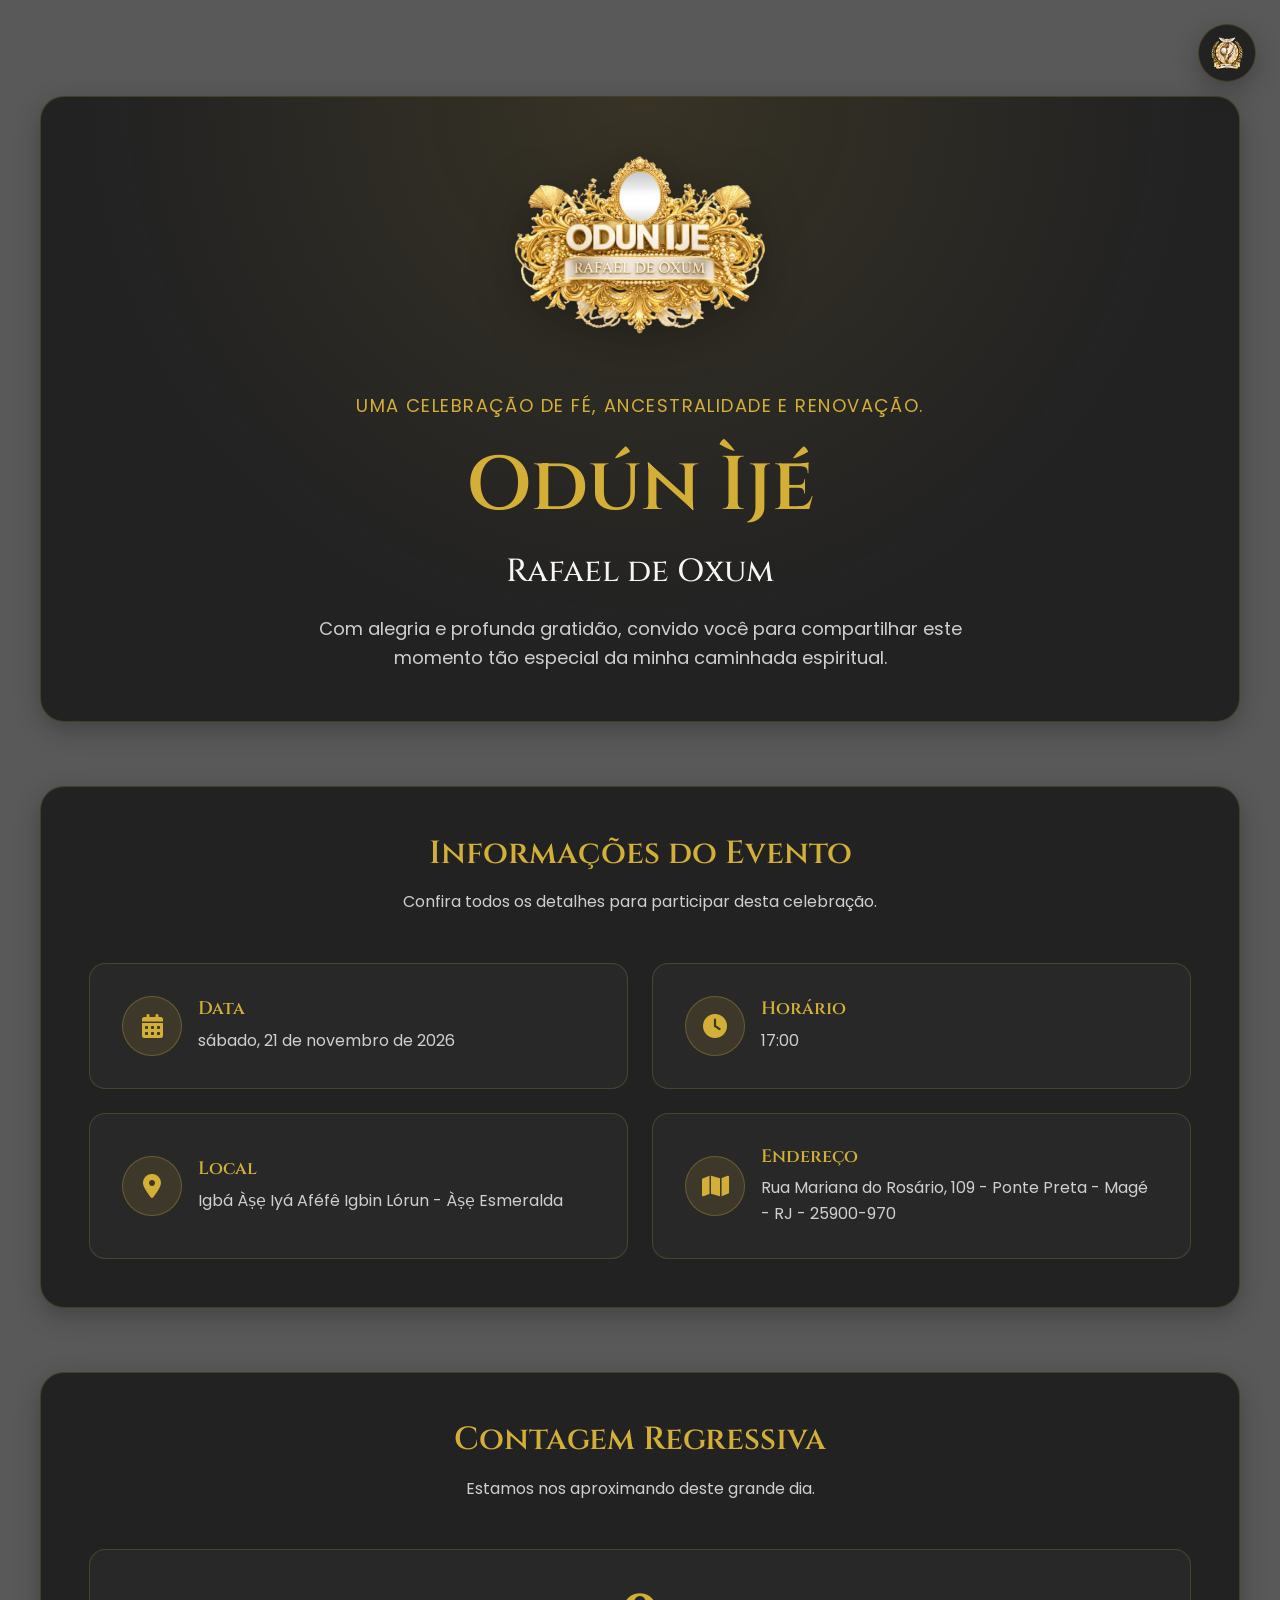
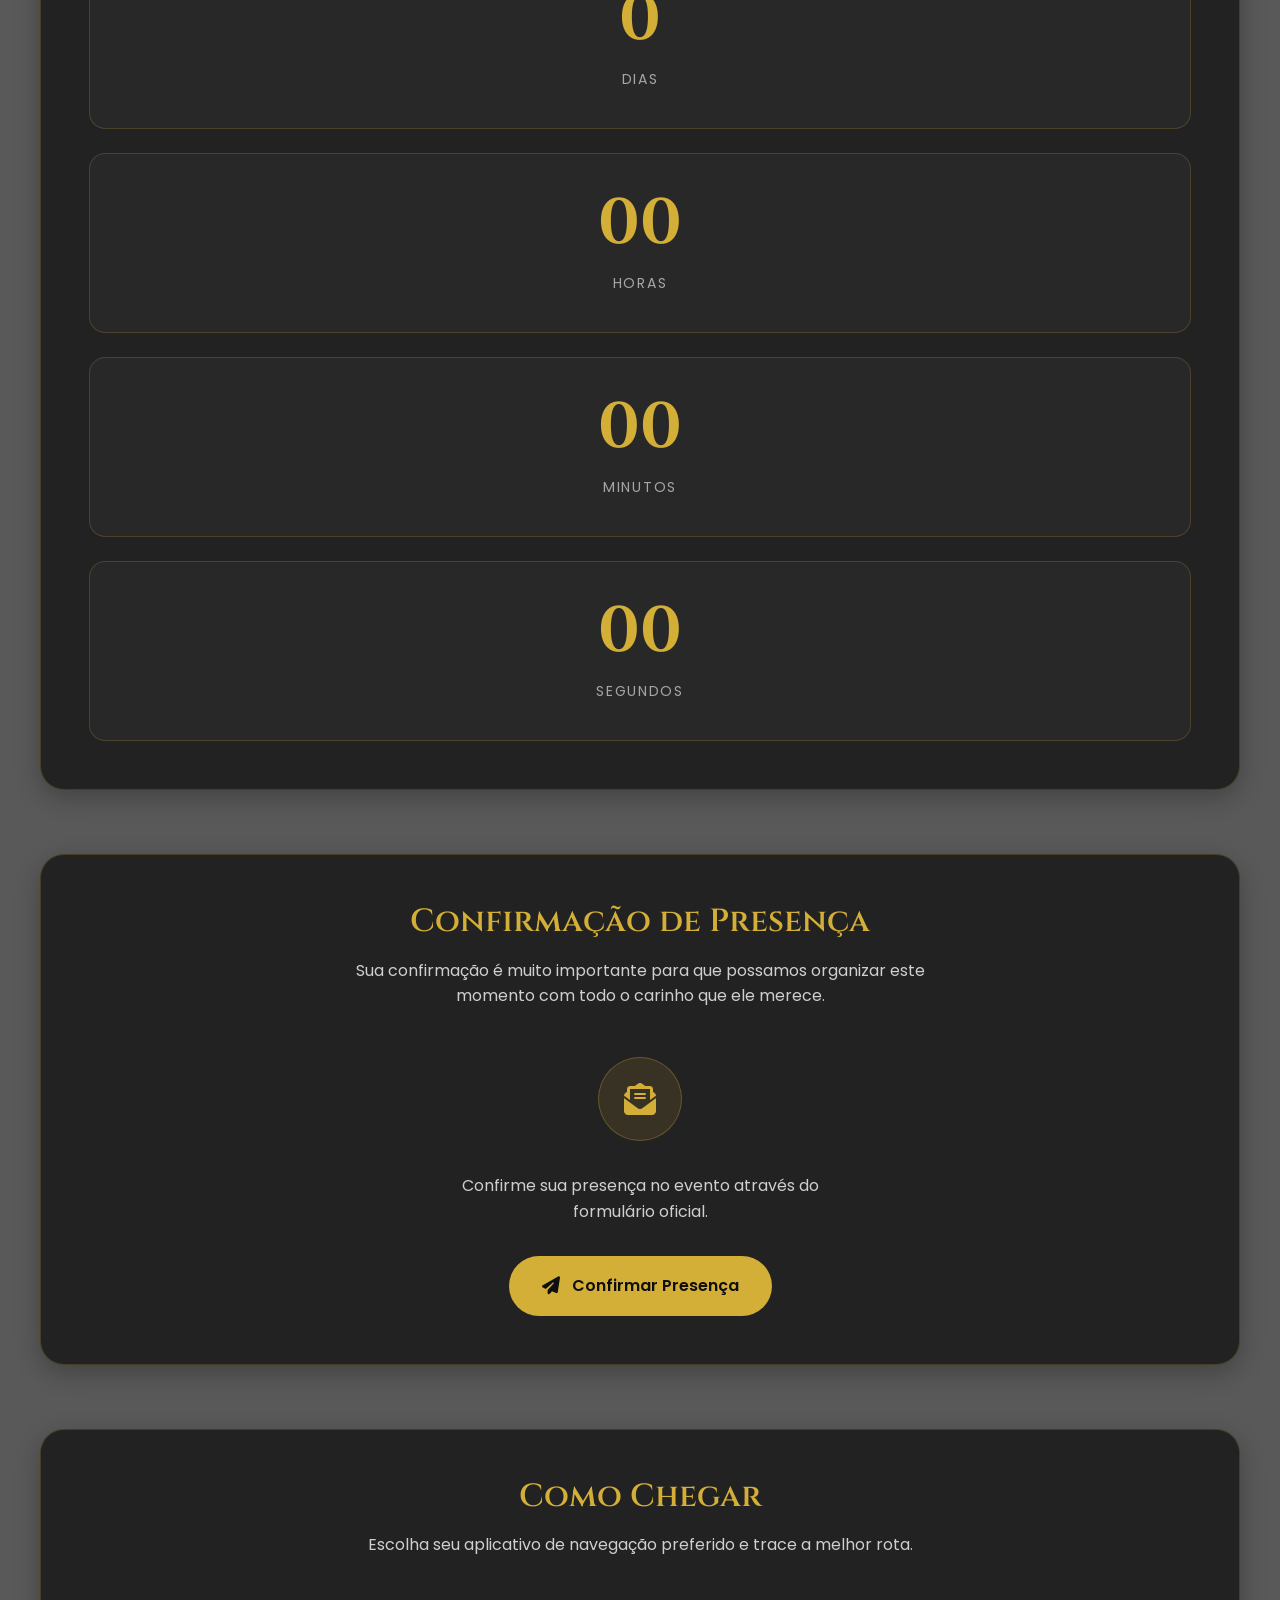
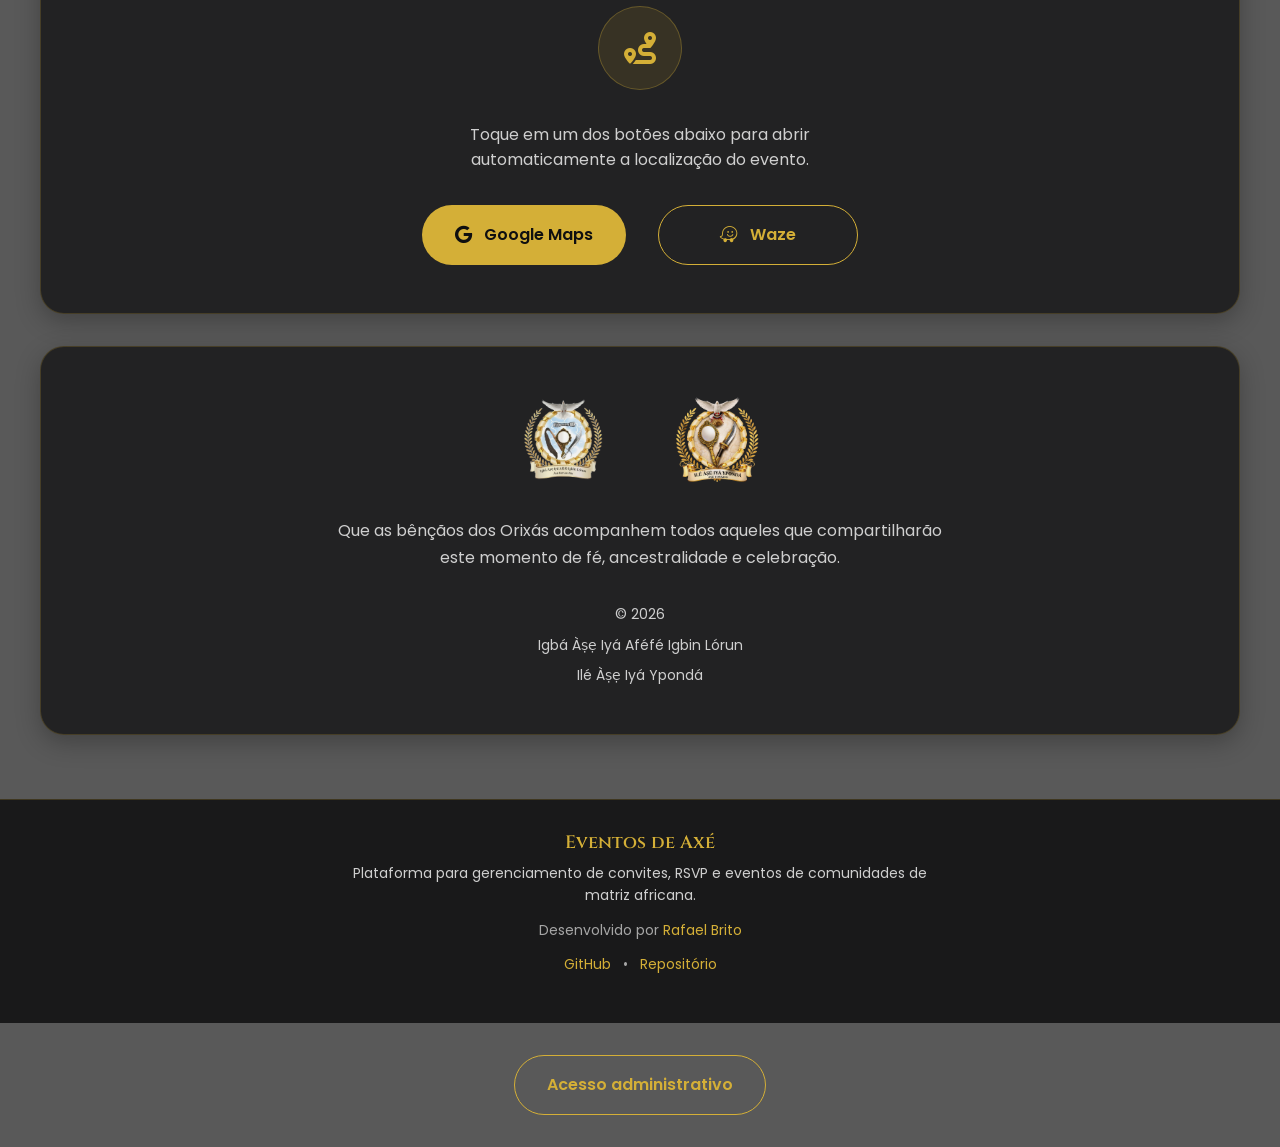
==== eventos/odun-ije-rafael-oxum/index.html @ 89af2c41 "Add files via upload" ====
<!DOCTYPE html>
<html lang="pt-BR">

<head>

    <!-- ==========================================================
         METADADOS
    =========================================================== -->

    <meta charset="UTF-8">

    <meta
        name="viewport"
        content="width=device-width, initial-scale=1.0">

    <meta
        name="theme-color"
        content="#D4AF37">

    <meta
        name="description"
        content="Celebre conosco o Òdún Ìjé de Rafael de Oxum.">

    <meta
        name="author"
        content="Ilé Àṣẹ Iyá Ypondá">

    <!-- ==========================================================
         OPEN GRAPH
    =========================================================== -->

    <meta
        property="og:type"
        content="website">

    <meta
        property="og:locale"
        content="pt_BR">

    <meta
        property="og:title"
        content="Òdún Ìjé • Rafael de Oxum">

    <meta
        property="og:description"
        content="Sua presença tornará este momento ainda mais especial.">

    <meta
        property="og:image"
        content="img/convite.png">

    <!-- ==========================================================
         TÍTULO
    =========================================================== -->

    <title>

        Òdún Ìjé • Rafael de Oxum

    </title>

    <!-- ==========================================================
         ÍCONES
    =========================================================== -->

    <link
        rel="icon"
        type="image/png"
        href="img/brasao2.png">

    <link
        rel="apple-touch-icon"
        href="img/brasao2.png">

    <!-- ==========================================================
         GOOGLE FONTS
    =========================================================== -->

    <link
        rel="preconnect"
        href="https://fonts.googleapis.com">

    <link
        rel="preconnect"
        href="https://fonts.gstatic.com"
        crossorigin>

    <link
        href="https://fonts.googleapis.com/css2?family=Cinzel:wght@400;500;600;700&family=Poppins:wght@300;400;500;600&display=swap"
        rel="stylesheet">

    <!-- ==========================================================
         FONT AWESOME
    =========================================================== -->

    <link
        rel="stylesheet"
        href="https://cdnjs.cloudflare.com/ajax/libs/font-awesome/6.7.2/css/all.min.css">

    <!-- ==========================================================
         CSS
    =========================================================== -->

    <link
        rel="stylesheet"
        href="css/style.css">

</head>

<body>

    <!-- ==========================================================
         DASHBOARD
    =========================================================== -->

    <a
        class="dashboard-access"
        href="dashboard.html"
        aria-label="Acessar Dashboard">

        <img
            id="dashboardLogo"
            src="img/brasao2.png"
            alt="Dashboard">

    </a>

    <!-- ==========================================================
         CONTEÚDO
    =========================================================== -->

    <main class="page">
        <!-- ======================================================
             HERO
        ======================================================= -->
        <section
            class="section hero"
            id="hero">

            <div class="container">

                <div class="surface hero-surface">

                    <div class="hero-layout">

                        <!-- ==========================================
                             LOGO
                        =========================================== -->

                        <img
                            id="heroLogo"
                            class="hero-logo"
                            src="img/logo-evento.png"
                            alt="Logo do Òdún Ìjé">

                        <!-- ==========================================
                             TEXTO
                        =========================================== -->

                        <div class="hero-text">

                            <p id="heroSubtitle" class="hero-subtitle">

                                Uma celebração de fé,
                                ancestralidade e renovação.

                            </p>

                            <h1 id="heroTitle" class="hero-title">

                                Òdún Ìjé

                            </h1>

                            <h2 id="heroCelebrant" class="hero-name">

                                Rafael de Oxum

                            </h2>

                            <p id="heroMessage" class="hero-description">

                                Com alegria e profunda gratidão,
                                convido você para compartilhar
                                este momento tão especial
                                da minha caminhada espiritual.

                            </p>

                        </div>

                        <!-- ==========================================
                             AÇÕES
                        ===============================================

                        <div class="hero-actions">

                            <a
                                class="btn btn-primary"
                                href="#rsvp">

                                <i class="fa-solid fa-check"></i>

                                <span>

                                    Confirmar Presença

                                </span>

                            </a>

                            <a
                                class="btn btn-secondary"
                                href="#event-info">

                                <i class="fa-solid fa-circle-info"></i>

                                <span>

                                    Informações

                                </span>

                            </a>

                        </div>

                        ===============================================
                             FIM DAS AÇÕES
                        ========================================== --->

                    </div>

                </div>

            </div>

        </section>

        <!-- ======================================================
             INFORMAÇÕES DO EVENTO
        ======================================================= -->
        <section
            class="section event-info"
            id="event-info">

            <div class="container">

                <div class="surface">

                    <header class="section-header">

                        <h2 class="section-title">

                            Informações do Evento

                        </h2>

                        <p class="section-subtitle">

                            Confira todos os detalhes para participar
                            desta celebração.

                        </p>

                    </header>

                    <div class="section-body">

                        <div class="grid cols-2">

                            <!-- ======================================
                                 DATA
                            ======================================= -->

                            <article class="card info-card">

                                <div class="icon-circle icon-circle-md">

                                    <i class="fa-solid fa-calendar-days"></i>

                                </div>

                                <div class="info-content">

                                    <h3>

                                        Data

                                    </h3>

                                    <p id="eventDate">

                                        --

                                    </p>

                                </div>

                            </article>

                            <!-- ======================================
                                 HORÁRIO
                            ======================================= -->

                            <article class="card info-card">

                                <div class="icon-circle icon-circle-md">

                                    <i class="fa-solid fa-clock"></i>

                                </div>

                                <div class="info-content">

                                    <h3>

                                        Horário

                                    </h3>

                                    <p id="eventTime">

                                        --

                                    </p>

                                </div>

                            </article>

                            <!-- ======================================
                                 LOCAL
                            ======================================= -->

                            <article class="card info-card">

                                <div class="icon-circle icon-circle-md">

                                    <i class="fa-solid fa-location-dot"></i>

                                </div>

                                <div class="info-content">

                                    <h3>

                                        Local

                                    </h3>

                                    <p id="eventLocation">

                                        --

                                    </p>

                                </div>

                            </article>

                            <!-- ======================================
                                 ENDEREÇO
                            ======================================= -->

                            <article class="card info-card">

                                <div class="icon-circle icon-circle-md">

                                    <i class="fa-solid fa-map"></i>

                                </div>

                                <div class="info-content">

                                    <h3>

                                        Endereço

                                    </h3>

                                    <p id="eventAddress">

                                        --

                                    </p>

                                </div>

                            </article>

                        </div>

                    </div>

                </div>

            </div>

        </section>

        <!-- ======================================================
             CONTAGEM REGRESSIVA
        ======================================================= -->
        <section
            class="section countdown"
            id="countdown">

            <div class="container">

                <div class="surface">

                    <header class="section-header">

                        <h2 class="section-title">

                            Contagem Regressiva

                        </h2>

                        <p class="section-subtitle">

                            Estamos nos aproximando deste grande dia.

                        </p>

                    </header>

                    <div class="section-body">

                        <div class="grid grid-4">

                            <article class="card countdown-card">

                                <span
                                    id="days"
                                    class="countdown-value">

                                    000

                                </span>

                                <span class="countdown-label">

                                    Dias

                                </span>

                            </article>

                            <article class="card countdown-card">

                                <span
                                    id="hours"
                                    class="countdown-value">

                                    00

                                </span>

                                <span class="countdown-label">

                                    Horas

                                </span>

                            </article>

                            <article class="card countdown-card">

                                <span
                                    id="minutes"
                                    class="countdown-value">

                                    00

                                </span>

                                <span class="countdown-label">

                                    Minutos

                                </span>

                            </article>

                            <article class="card countdown-card">

                                <span
                                    id="seconds"
                                    class="countdown-value">

                                    00

                                </span>

                                <span class="countdown-label">

                                    Segundos

                                </span>

                            </article>

                        </div>

                    </div>

                </div>

            </div>

        </section>

        <!-- ======================================================
             CONFIRMAÇÃO DE PRESENÇA
        ======================================================= -->
        <section
            class="section rsvp"
            id="rsvp">

            <div class="container">

                <div class="surface">

                    <header class="section-header">

                        <h2 class="section-title">

                            Confirmação de Presença

                        </h2>

                        <p class="section-subtitle">

                            Sua confirmação é muito importante para que
                            possamos organizar este momento com todo o
                            carinho que ele merece.

                        </p>

                    </header>

                    <div class="section-body">

                        <div class="rsvp-layout">

                            <div class="icon-circle icon-circle-lg">

                                <i class="fa-solid fa-envelope-open-text"></i>

                            </div>

                            <p id="rsvpMessage">

                                Clique no botão abaixo para confirmar sua
                                presença através do formulário oficial.

                            </p>

                            <div class="rsvp-actions">

                                <button
                                    id="btnRSVP"
                                    class="btn btn-primary"
                                    type="button">

                                    <i class="fa-solid fa-paper-plane"></i>

                                    <span>

                                        Confirmar Presença

                                    </span>

                                </button>

                            </div>

                        </div>

                    </div>

                </div>

            </div>

        </section>

        <!-- ======================================================
             COMO CHEGAR
        ======================================================= -->
        <section
            class="section directions"
            id="directions">

            <div class="container">

                <div class="surface">

                    <header class="section-header">

                        <h2 class="section-title">

                            Como Chegar

                        </h2>

                        <p id="directionsDescription" class="section-subtitle">

                            Escolha seu aplicativo de navegação
                            preferido e trace a melhor rota.

                        </p>

                    </header>

                    <div class="section-body">

                        <div class="directions-layout">

                            <div class="icon-circle icon-circle-lg">

                                <i class="fa-solid fa-route"></i>

                            </div>

                            <p id="directionsMessage">

                                Toque em um dos botões abaixo para abrir
                                automaticamente a localização do evento.

                            </p>

                            <div class="directions-actions">

                                <button
                                    id="btnGoogleMaps"
                                    class="btn btn-primary"
                                    type="button">

                                    <i class="fa-brands fa-google"></i>

                                    <span>

                                        Google Maps

                                    </span>

                                </button>

                                <button
                                    id="btnWaze"
                                    class="btn btn-secondary"
                                    type="button">

                                    <i class="fa-brands fa-waze"></i>

                                    <span>

                                        Waze

                                    </span>

                                </button>

                            </div>

                        </div>

                    </div>

                </div>

            </div>

        </section>

        <!-- ======================================================
             RODAPÉ + TOAST
        ======================================================= -->
        <footer class="footer">

            <div class="container">

                <div class="surface">

                    <div class="footer-layout">

                        <div class="footer-brands">

                            <a
                                id="btnAseEsmeralda"
                                class="footer-brand-link"
                                href="https://www.instagram.com/aseesmeralda/"
                                target="_blank"
                                rel="noopener noreferrer">

                                <img
                                    id="aseEsmeraldaLogo"
                                    class="footer-logo"
                                    src="img/brasao1.png"
                                    alt="Brasão do Igbá Àṣẹ Iyá Aféfé Igbin Lórun">

                            </a>

                            <a
                                id="btnAseTopazio"
                                class="footer-brand-link"
                                href="https://www.instagram.com/asetopazio/"
                                target="_blank"
                                rel="noopener noreferrer">

                                <img
                                    id="aseTopazioLogo"
                                    class="footer-logo"
                                    src="img/brasao2.png"
                                    alt="Brasão do Ilé Àṣẹ Iyá Ypondá">
                            
                            </a>

                        </div>

                        <p class="footer-text">

                            Que as bênçãos dos Orixás acompanhem todos
                            aqueles que compartilharão este momento de fé,
                            ancestralidade e celebração.

                        </p>

                        <div class="footer-copy">

                            <p>

                                © <span id="currentYear"></span>

                            </p>

                            <p>Igbá Àṣẹ Iyá Aféfé Igbin Lórun</p>

                            <p>Ilé Àṣẹ Iyá Ypondá</p>

                        </div>

                    </div>

                </div>

            </div>

        </footer>

    </main>

    <!-- ==========================================================
         TOAST
    =========================================================== -->

    <div
        id="toast"
        class="toast"
        role="status"
        aria-live="polite"
        aria-atomic="true">

        <div class="toast-header">

            <strong id="toastTitle">

                Aviso

            </strong>

            <button
                id="toastClose"
                class="toast-close"
                type="button"
                aria-label="Fechar">

                <i class="fa-solid fa-xmark"></i>

            </button>

        </div>

        <div
            id="toastMessage"
            class="toast-body">

        </div>

    </div>

    <!-- ==========================================================
         FOOTER INSTITUCIONAL
    =========================================================== -->
    <footer class="system-footer">
        <div class="container">
            <div class="system-footer-content stack">
                <div class="system-footer-brand stack">
                    <h2 id="systemName" class="system-footer-title">--</h2>
                    <p id="systemDescription" class="system-footer-description">--</p>
                </div>

                <p class="system-footer-developer">
                    Desenvolvido por
                    <a id="systemDeveloper" href="#" target="_blank" rel="noopener noreferrer">--</a>
                </p>

                <nav class="system-footer-links" aria-label="Links do projeto">
                    <a id="systemGithub" href="#" target="_blank" rel="noopener noreferrer">GitHub</a>
                    <span class="system-footer-separator" aria-hidden="true">•</span>
                    <a id="systemRepository" href="#" target="_blank" rel="noopener noreferrer">Repositório</a>
                </nav>
            </div>
        </div>
    </footer>

    <!-- ==========================================================
         JAVASCRIPT
    =========================================================== -->

    <section class="section">
        <div class="container">
            <p class="text-center"><a class="btn btn-secondary" href="dashboard.html">Acesso administrativo</a></p>
        </div>
    </section>

    <script src="js/dados-evento.js"></script>
    <script src="js/script.js"></script>
    <script src="js/system.js"></script>

</body>

</html>
---- eventos/odun-ije-rafael-oxum/css/style.css ----
/* ==========================================================
   ROOT
========================================================== */

:root {

    /* ======================================================
       CORES
    ====================================================== */
    --color-primary: #D4AF37;
    --color-primary-light: #E7C96B;
    --color-primary-dark: #B18E25;
    --color-background: #0F0F10;
    --color-surface: rgba(22, 22, 24, 0.82);
    --color-surface-hover: rgba(30, 30, 33, 0.92);
    --color-border: rgba(212, 175, 55, 0.20);
    --color-text: #F5F5F5;
    --color-text-muted: #CFCFCF;
    --color-text-soft: #A6A6A6;
    --color-success: #3CB371;
    --color-warning: #F4B400;
    --color-error: #D9534F;
    --color-overlay: rgba(0, 0, 0, 0.65);

    /* ======================================================
       TIPOGRAFIA
    ====================================================== */
    /* Famílias */
    --font-title: "Cinzel", serif;
    --font-body: "Poppins", sans-serif;
    /* Tamanhos */
    --text-xs: 0.75rem;
    --text-sm: 0.875rem;
    --text-sm-md: 0.95rem;
    --text-md: 1rem;
    --text-lg: 1.125rem;
    --text-xl: 1.5rem;
    --text-xxl: 1.9rem;
    --text-2xl: 2rem;
    --text-2xxl: 2.35rem;
    --text-3xl: 2.75rem;
    --text-4xl: 3.5rem;
    /* Pesos */
    --text-light: 300;
    --text-regular: 400;
    --text-medium: 500;
    --text-semibold: 600;
    --text-bold: 700;
    /* Altura das linhas */
    --line-height-tight: 1.2;
    --line-height-normal: 1.6;
    --line-height-relaxed: 1.8;
    /*Espaçamento entre letras */
    --tracking-tight:  -0.03em;
    --tracking-normal: 0;
    --tracking-wide:   0.03em;
    --tracking-wider:  0.08em;
    --tracking-widest: 0.12em;

    /* ======================================================
       ESPAÇAMENTOS
    ====================================================== */
    --space-2xs: .25rem;
    --space-xs: .5rem;
    --space-sm: .75rem;
    --space-md: 1rem;
    --space-lg: 1.5rem;
    --space-xl: 2rem;
    --space-2xl: 3rem;
    --space-3xl: 4rem;

    /* ======================================================
       LARGURAS
    ====================================================== */
    --container-width: 1200px;
    --measure-sm: 32ch;
    --measure-md: 48ch;
    --measure-lg: 64ch;

    /* ======================================================
       BORDAS
    ====================================================== */
    --radius-sm: .5rem;
    --radius-md: .75rem;
    --radius-lg: 1rem;
    --radius-xl: 1.5rem;
    --radius-round: 9999px;

    /* ======================================================
       SOMBRAS
    ====================================================== */
    --shadow-sm:
        0 2px 8px rgba(0, 0, 0, .18);
    --shadow-md:
        0 8px 24px rgba(0, 0, 0, .25);
    --shadow-lg:
        0 18px 50px rgba(0, 0, 0, .35);

    /* ======================================================
       TRANSIÇÕES
    ====================================================== */
    --transition-fast: .20s ease;
    --transition-normal: .30s ease;
    --transition-slow: .50s ease;
}

/* ==========================================================
   RESET
========================================================== */

*,
*::before,
*::after {
    margin: 0;
    padding: 0;
    box-sizing: border-box;
}
html {
    scroll-behavior: smooth;
}
body {
    min-height: 100vh;
    background:
        linear-gradient(
            var(--color-overlay),
            var(--color-overlay)
        ),
        var(--event-background, url("../img/fundo.png")) center / cover fixed;
    color: var(--color-text);
    font-family: var(--font-body);
    font-size: var(--text-md);
    line-height: var(--line-height-normal);
    text-rendering: optimizeLegibility;
    -webkit-font-smoothing: antialiased;
    -moz-osx-font-smoothing: grayscale;
}

/* ==========================================================
   HIDDEN
========================================================== */

[hidden] {
    display: none !important;
}

/* ==========================================================
   ELEMENTOS
========================================================== */

img {
    display: block;
    max-width: 100%;
    height: auto;
}
a {
    color: inherit;
    text-decoration: none;
    transition: var(--transition-fast);
}
button {
    border: none;
    background: none;
    color: inherit;
    cursor: pointer;
}
ul,
ol {
    list-style: none;
}
input,
button,
textarea,
select {
    font: inherit;
}
:focus-visible {
    outline: 2px solid var(--color-primary);
    outline-offset: 3px;
}

/* ==========================================================
   TIPOGRAFIA
========================================================== */

h1,
h2,
h3,
h4,
h5,
h6 {
    color: var(--color-primary);
    font-family: var(--font-title);
    font-weight: var(--text-semibold);
    line-height: var(--line-height-tight);
    text-wrap: balance;
}
p {
    color: var(--color-text-muted);
    text-wrap: pretty;
}
strong {
    font-weight: var(--text-semibold);
}
small {
    font-size: var(--text-sm);
}

/* ==========================================================
   LAYOUT
========================================================== */

.container {
    width: min(
        calc(100% - (var(--space-xl) * 2)),
        var(--container-width)
    );
    margin-inline: auto;
}
.page {
    display: flex;
    flex-direction: column;
    min-height: 100vh;
}
.section {
    padding-block: var(--space-xl);
}
.surface {
    padding: var(--space-2xl);
    background: var(--color-surface);
    border: 1px solid var(--color-border);
    border-radius: var(--radius-xl);
    backdrop-filter: blur(12px);
    box-shadow: var(--shadow-md);
    transition:
        background var(--transition-normal),
        border-color var(--transition-normal),
        transform var(--transition-normal),
        box-shadow var(--transition-normal);
}
.surface:hover {
    background: var(--color-surface-hover);
    border-color: rgba(212, 175, 55, .35);
    box-shadow: var(--shadow-lg);
}

/* ==========================================================
   SECTION
========================================================== */

.section-header {
    display: flex;
    flex-direction: column;
    align-items: center;
    gap: var(--space-md);
    margin-bottom: var(--space-2xl);
    text-align: center;
}
.section-title {
    font-size: var(--text-2xl);
}
.section-subtitle {
    max-width: var(--measure-lg);
    color: var(--color-text-muted);
}

/* ==========================================================
   OBJETOS
========================================================== */

.stack {
    display: flex;
    flex-direction: column;
    gap: var(--space-md);
}
.cluster {
    display: flex;
    flex-wrap: wrap;
    align-items: center;
    gap: var(--space-md);
}
.grid {
    display: grid;
    gap: var(--space-lg);
}

/* ==========================================================
   MODIFICADORES
========================================================== */

.cols-2 {
    grid-template-columns:
        repeat(2, minmax(0, 1fr));
}
.cols-4 {
    grid-template-columns:
        repeat(4, minmax(0, 1fr));
}
.cols-5 {
    grid-template-columns:
        repeat(5, minmax(0, 1fr));
}
.items-center {
    align-items: center;
}
.justify-center {
    justify-content: center;
}
.text-center {
    text-align: center;
}
.measure-sm {
    max-width: var(--measure-sm);
}
.measure-md {
    max-width: var(--measure-md);
}
.measure-lg {
    max-width: var(--measure-lg);
}

/* ==========================================================
   DASHBOARD
========================================================== */

.dashboard-access {
    position: fixed;
    top: var(--space-lg);
    right: var(--space-lg);
    width: 58px;
    height: 58px;
    display: grid;
    place-items: center;
    background: var(--color-surface);
    border: 1px solid var(--color-border);
    border-radius: 50%;
    backdrop-filter: blur(12px);
    box-shadow: var(--shadow-md);
    transition:
        transform var(--transition-fast),
        box-shadow var(--transition-fast),
        border-color var(--transition-fast);
    z-index: 100;
}
.dashboard-access:hover {
    transform: translateY(-3px);
    border-color: var(--color-primary);
    box-shadow: var(--shadow-lg);
}
.dashboard-access img {
    width: 34px;
    height: 34px;
}

/* ==========================================================
   COMPONENTES
========================================================== */

/* ==========================================================
   BOTÕES
========================================================== */

.btn {
    display: inline-flex;
    align-items: center;
    justify-content: center;
    gap: var(--space-sm);
    min-height: 52px;
    padding:
        var(--space-md)
        var(--space-xl);
    border: 1px solid transparent;
    border-radius: var(--radius-round);
    font-weight: var(--text-semibold);
    transition:
        background var(--transition-fast),
        color var(--transition-fast),
        border-color var(--transition-fast),
        transform var(--transition-fast),
        box-shadow var(--transition-fast);
}
.btn i {
    font-size: var(--text-lg);
}
.btn:hover {
    transform: translateY(-2px);
    box-shadow: var(--shadow-md);
}
.btn:active {
    transform: translateY(0);
}
.btn-primary {
    background: var(--color-primary);
    color: var(--color-background);
}
.btn-primary:hover {
    background: var(--color-primary-light);
}
.btn-secondary {
    background: transparent;
    color: var(--color-primary);
    border-color: var(--color-primary);
}
.btn-secondary:hover {
    background: rgba(212, 175, 55, .12);
}

/* ==========================================================
   CARD
========================================================== */

.card {
    display: flex;
    flex-direction: column;
    align-items: center;
    gap: var(--space-md);
    padding: var(--space-xl);
    background: rgba(255, 255, 255, .03);
    border: 1px solid var(--color-border);
    border-radius: var(--radius-lg);
    transition:
        transform var(--transition-normal),
        border-color var(--transition-normal),
        background var(--transition-normal),
        box-shadow var(--transition-normal);
}
.card:hover {
    transform: translateY(-4px);
    background: rgba(255, 255, 255, .05);
    border-color: rgba(212, 175, 55, .40);
    box-shadow: var(--shadow-md);
}

/* ==========================================================
   ICON CIRCLE
========================================================== */

.icon-circle {
    display: grid;
    place-items: center;
    border-radius: 50%;
    background: rgba(212, 175, 55, .12);
    border: 1px solid rgba(212, 175, 55, .30);
    color: var(--color-primary);
    flex-shrink: 0;
}
.icon-circle-sm {
    width: 44px;
    height: 44px;
    font-size: var(--text-md);
}
.icon-circle-md {
    width: 60px;
    height: 60px;
    font-size: var(--text-xl);
}
.icon-circle-lg {
    width: 84px;
    height: 84px;
    font-size: var(--text-2xl);
}

/* ==========================================================
   TOAST (ESTRUTURA)
========================================================== */

.toast {
    position: fixed;
    right: var(--space-lg);
    bottom: var(--space-lg);
    width: min(380px, calc(100vw - 2rem));
    padding: var(--space-lg);
    background: var(--color-surface);
    border: 1px solid var(--color-border);
    border-radius: var(--radius-lg);
    backdrop-filter: blur(14px);
    box-shadow: var(--shadow-lg);
    opacity: 0;
    visibility: hidden;
    transform: translateY(20px);
    transition:
        opacity var(--transition-normal),
        visibility var(--transition-normal),
        transform var(--transition-normal);
}
.toast.is-visible {
    opacity: 1;
    visibility: visible;
    transform: translateY(0);
}
.toast-header {
    display: flex;
    align-items: center;
    justify-content: space-between;
    gap: var(--space-md);
    margin-bottom: var(--space-sm);
}
.toast-header strong {
    color: var(--color-primary);
    font-size: var(--text-lg);
}
.toast-body {
    color: var(--color-text-muted);
}
.toast-close {
    display: grid;
    place-items: center;
    width: 36px;
    height: 36px;
    border-radius: 50%;
    transition:
        background var(--transition-fast),
        color var(--transition-fast);
}
.toast-close:hover {
    background: rgba(255, 255, 255, .08);
    color: var(--color-primary);
}

/* ==========================================================
   HERO
========================================================== */

.hero {
    padding-top: calc(var(--space-3xl) * 1.5);
}
.hero-surface {
    overflow: hidden;
    position: relative;
}
.hero-surface::before {
    content: "";
    position: absolute;
    inset: 0;
    background:
        radial-gradient(
            circle at top,
            rgba(212, 175, 55, .12),
            transparent 65%
        );
    pointer-events: none;
}

/* ==========================================================
   HERO LAYOUT
========================================================== */

.hero-layout {
    display: flex;
    flex-direction: column;
    align-items: center;
    gap: var(--space-2xl);
    text-align: center;
    position: relative;
    z-index: 1;
}

/* ==========================================================
   HERO LOGO
========================================================== */

.hero-logo {
    width: min(280px, 70vw);
    filter:
        drop-shadow(0 8px 24px rgba(0, 0, 0, .35));
}

/* ==========================================================
   HERO TEXT
========================================================== */

.hero-text {
    display: flex;
    flex-direction: column;
    align-items: center;
    gap: var(--space-lg);
}
.hero-subtitle {
    color: var(--color-primary);
    font-size: var(--text-lg);
    letter-spacing: .08em;
    text-transform: uppercase;
}
.hero-title {
    font-size: clamp(
        var(--text-3xl),
        6vw,
        4.75rem
    );
    line-height: 1.1;
}
.hero-name {
    color: var(--color-text);
    font-size: clamp(
        var(--text-xl),
        3vw,
        var(--text-2xl)
    );
    font-weight: var(--text-medium);
}
.hero-description,
.hero-message {
    max-width: var(--measure-lg);
    font-size: var(--text-lg);
}
.hero-message {
    color: var(--color-primary);
    font-weight: var(--text-medium);
}

/* ==========================================================
   HERO ACTIONS
========================================================== */

.hero-actions {
    display: flex;
    flex-wrap: wrap;
    justify-content: center;
    gap: var(--space-md);
}

/* ==========================================================
   EVENT INFO
========================================================== */

.info-card {
    display: flex;
    flex-direction: row;
    align-items: center;
    text-align: left;
}
.info-content {
    display: flex;
    flex-direction: column;
    gap: var(--space-xs);
}
.info-content h3 {
    color: var(--color-primary);
    font-size: var(--text-lg);
}
.info-content p {
    color: var(--color-text-muted);
}

/* ==========================================================
   COUNTDOWN
========================================================== */

.countdown-card {
    justify-content: center;
    text-align: center;
    min-height: 180px;
}
.countdown-value {
    color: var(--color-primary);
    font-family: var(--font-title);
    font-size: clamp(
        2.5rem,
        6vw,
        4rem
    );
    font-weight: var(--text-bold);
    line-height: 1;
}
.countdown-label {
    color: var(--color-text-soft);
    font-size: var(--text-sm);
    letter-spacing: .12em;
    text-transform: uppercase;
}

/* ==========================================================
   RSVP
========================================================== */

.rsvp-layout {
    display: flex;
    flex-direction: column;
    align-items: center;
    gap: var(--space-xl);
    text-align: center;
}
.rsvp-layout p {
    max-width: var(--measure-md);
}
.rsvp-layout .btn {
    min-width: 240px;
}

/* ==========================================================
   DIRECTIONS
========================================================== */

.directions-layout {
    display: flex;
    flex-direction: column;
    align-items: center;
    gap: var(--space-xl);
    text-align: center;
}
.directions-layout p {
    max-width: var(--measure-md);
}
.directions-actions {
    display: flex;
    justify-content: center;
    gap: var(--space-xl);
    flex-wrap: wrap;
}
.directions-layout .btn {
    min-width: 200px;
}

/* ==========================================================
   FOOTER
========================================================== */

.footer {
    padding-bottom: var(--space-3xl);
}
.footer .surface {
    text-align: center;
}
.footer-layout {
    display: flex;
    flex-direction: column;
    align-items: center;
    gap: var(--space-xl);
}
.footer-brands {
    display: flex;
    justify-content: center;
    align-items: center;
    gap: var(--space-3xl);
    flex-wrap: wrap;
}
.footer-brand-link {
    display: inline-flex;
    align-items: center;
    justify-content: center;
    border: none;
    background: transparent;
    padding: 0;
    transition:
        transform var(--transition-fast),
        opacity var(--transition-fast);
}
.footer-brand-link:hover {
    transform: translateY(-3px);
}
.footer-brand-link:focus-visible {
    outline: 2px solid var(--color-primary);
    outline-offset: .5rem;
}
.footer-logo {
    width: 90px;
    opacity: .95;
}
.footer-text {
    max-width: var(--measure-lg);
    color: var(--color-text-muted);
    text-align: center;
    line-height: 1.7;
}
.footer-copy {
    display: flex;
    flex-direction: column;
    align-items: center;
    gap: var(--space-xs);
    color: var(--color-text-soft);
    font-size: var(--text-sm);
}

/* ==========================================================
   FOOTER INSTITUCIONAL
========================================================== */

.system-footer {
    padding: var(--space-xl) 0 var(--space-2xl);
    border-top: 1px solid var(--color-border);
    background: rgba(15, 15, 16, .86);
}
.system-footer-content {
    align-items: center;
    gap: var(--space-sm);
    text-align: center;
}
.system-footer-brand {
    align-items: center;
    gap: var(--space-xs);
}
.system-footer-title {
    font-size: var(--text-lg);
}
.system-footer-description {
    max-width: var(--measure-lg);
    font-size: var(--text-sm);
}
.system-footer-developer,
.system-footer-links {
    color: var(--color-text-soft);
    font-size: var(--text-sm);
}
.system-footer-developer a,
.system-footer-links a {
    color: var(--color-primary);
}
.system-footer-developer a:hover,
.system-footer-links a:hover {
    color: var(--color-primary-light);
}
.system-footer-links {
    display: flex;
    flex-wrap: wrap;
    justify-content: center;
    align-items: center;
    gap: var(--space-sm);
}

/* ==========================================================
   TOAST
========================================================== */

.toast-success {
    border-color: rgba(60, 179, 113, .45);
}
.toast-success .toast-header strong {
    color: var(--color-success);
}
.toast-warning {
    border-color: rgba(244, 180, 0, .45);
}
.toast-warning .toast-header strong {
    color: var(--color-warning);
}
.toast-error {
    border-color: rgba(217, 83, 79, .45);
}
.toast-error .toast-header strong {
    color: var(--color-error);
}

/* ==========================================================
   ANIMAÇÕES
========================================================== */

@keyframes fadeUp {
    from {
        opacity: 0;
        transform: translateY(20px);
    }
    to {
        opacity: 1;
        transform: translateY(0);
    }
}
@keyframes pulse {
    0% {
        transform: scale(1);
    }
    50% {
        transform: scale(1.03);
    }
    100% {
        transform: scale(1);
    }
}

/* ==========================================================
   SCROLLBAR
========================================================== */

::-webkit-scrollbar {
    width: 10px;
}
::-webkit-scrollbar-track {
    background: var(--color-background);
}
::-webkit-scrollbar-thumb {
    background: var(--color-primary-dark);
    border-radius: var(--radius-round);
}
::-webkit-scrollbar-thumb:hover {
    background: var(--color-primary);
}

/* ==========================================================
   SELECTION
========================================================== */

::selection {
    background: var(--color-primary);
    color: var(--color-background);
}

/* ==========================================================
   RESPONSIVIDADE
========================================================== */

/* ==========================================================
   TABLETS
========================================================== */

@media (max-width: 992px) {
    :root {
        --text-3xl: 2.5rem;
        --text-4xl: 3rem;
    }
    .section {
        padding-block: var(--space-xl);
    }
    .surface {
        padding: var(--space-xl);
    }
    .cols-4,
    .cols-5 {
    grid-template-columns:
        repeat(2, minmax(0, 1fr));
    }
    .hero-logo {
        width: min(240px, 70vw);
    }
    .hero-title {
        font-size: clamp(
            2.75rem,
            8vw,
            4rem
        );
    }
}

/* ==========================================================
   TABLETS PEQUENOS
========================================================== */

@media (max-width: 768px) {
    .container {
        width: min(
            calc(100% - (var(--space-lg) * 2)),
            var(--container-width)
        );
    }
    .section {
        padding-block: var(--space-lg);
    }
    .surface {
        padding: var(--space-lg);
    }
    .cols-2,
    .cols-4,
    .cols-5 {
        grid-template-columns: 1fr;
    }
    .hero {
        padding-top: var(--space-3xl);
    }
    .hero-actions,
    .cluster {
        justify-content: center;
    }
    .btn {
        width: 100%;
    }
    .info-card {
        flex-direction: column;
        text-align: center;
    }
    .dashboard-access {
        width: 52px;
        height: 52px;
        top: var(--space-md);
        right: var(--space-md);
    }
    .dashboard-access img {
        width: 30px;
        height: 30px;
    }
}

/* ==========================================================
   SMARTPHONES
========================================================== */

@media (max-width: 576px) {
    :root {
        --text-2xl: 1.75rem;
        --text-3xl: 2.2rem;
        --text-4xl: 2.6rem;
    }
    .section {
        padding-block: var(--space-md);
    }
    .surface {
        padding: var(--space-md);
        border-radius: var(--radius-lg);
    }
    .hero-layout,
    .rsvp-layout,
    .directions-layout,
    .directions-actions,
    .footer-layout {
        gap: var(--space-lg);
    }
    .hero-logo {
        width: min(180px, 65vw);
    }
    .hero-subtitle {
        font-size: var(--text-md);
    }
    .hero-description,
    .hero-message {
        font-size: var(--text-md);
    }
    .countdown-card {
        min-height: 140px;
        padding: var(--space-lg);
    }
    .countdown-value {
        font-size: 2.5rem;
    }
    .icon-circle-lg {
        width: 68px;
        height: 68px;
        font-size: var(--text-xl);
    }
    .icon-circle-md {
        width: 52px;
        height: 52px;
        font-size: var(--text-lg);
    }
    .toast {
        left: var(--space-md);
        right: var(--space-md);
        width: auto;
        bottom: var(--space-md);
    }
}

/* ==========================================================
   SMARTPHONES PEQUENOS
========================================================== */

@media (max-width: 360px) {
    .btn {
        padding-inline: var(--space-md);
    }
    .hero-title {
        font-size: 2rem;
    }
    .countdown-value {
        font-size: 2rem;
    }
}

/* ==========================================================
   PREFERÊNCIAS DO USUÁRIO
========================================================== */

@media (prefers-reduced-motion: reduce) {
    html {
        scroll-behavior: auto;
    }
    *,
    *::before,
    *::after {
        animation: none !important;
        transition: none !important;
    }
}

/* ==========================================================
   FIM DO ARQUIVO
========================================================== */
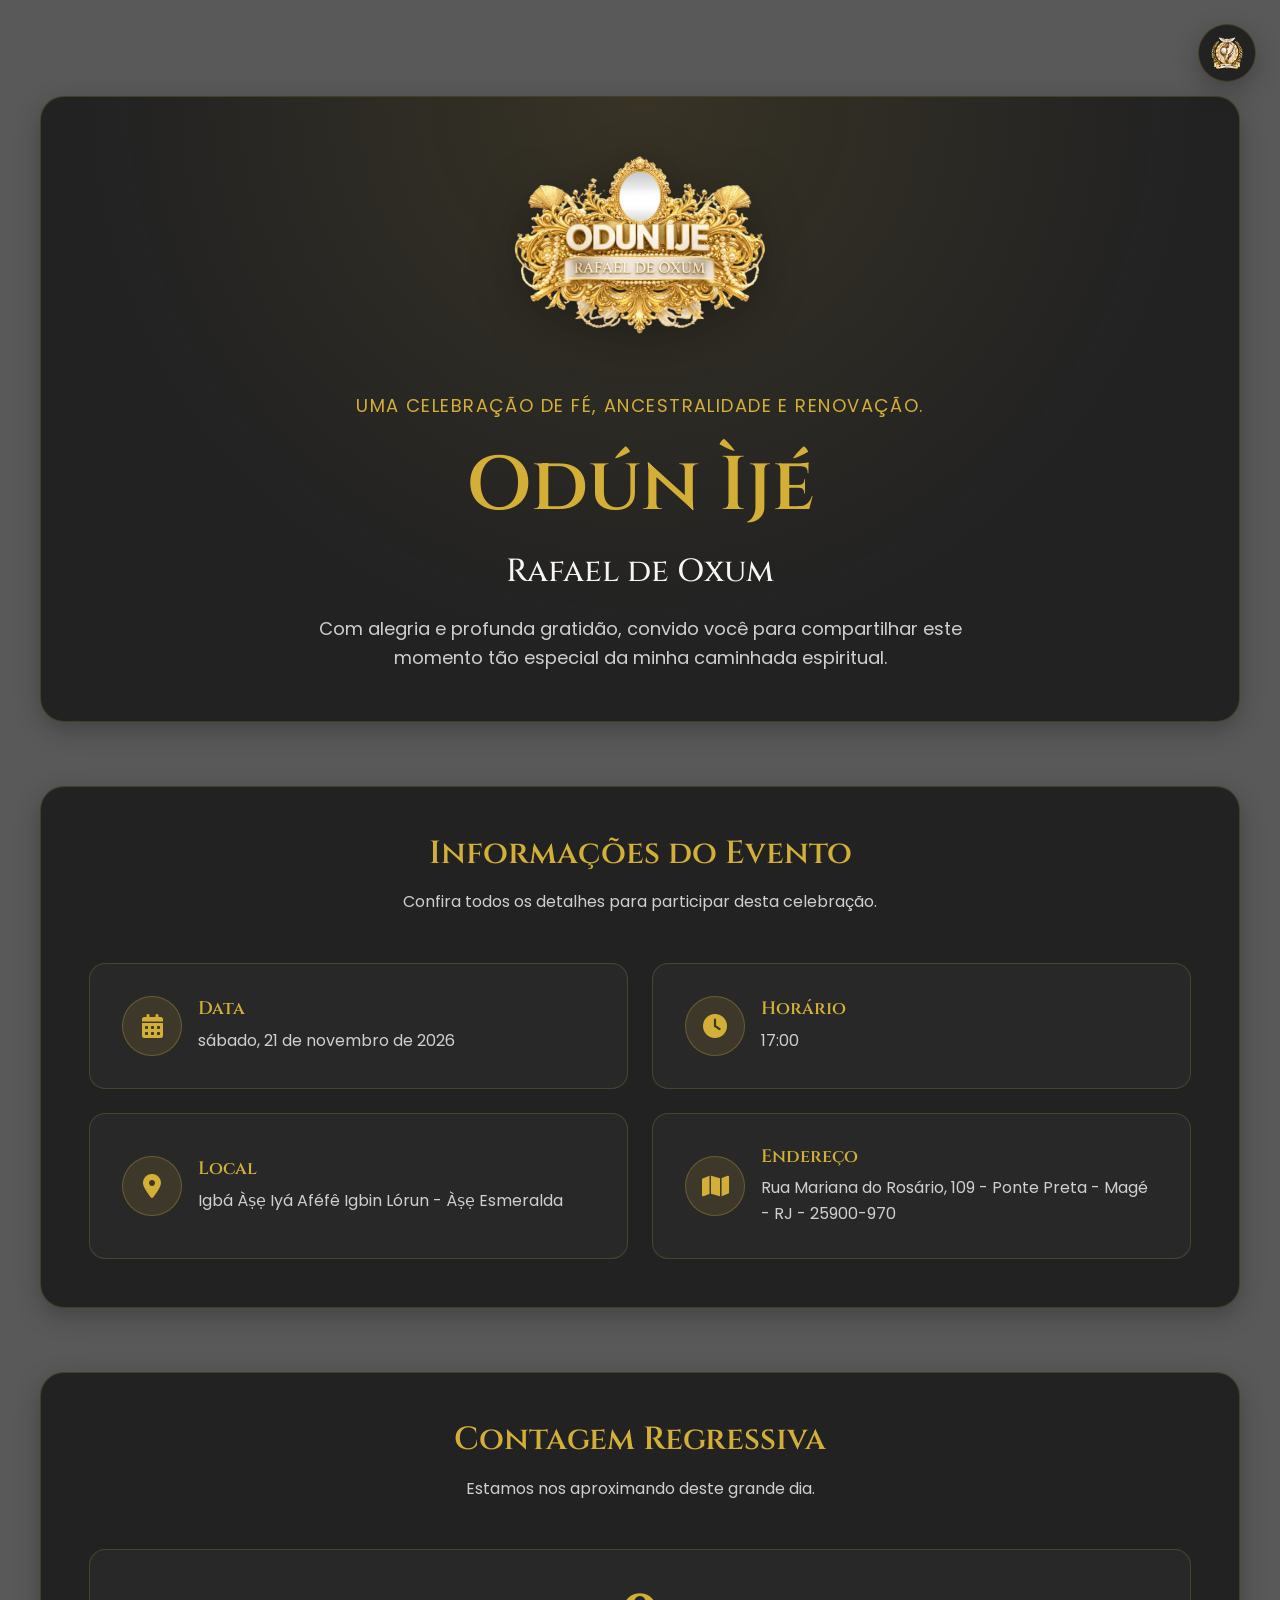
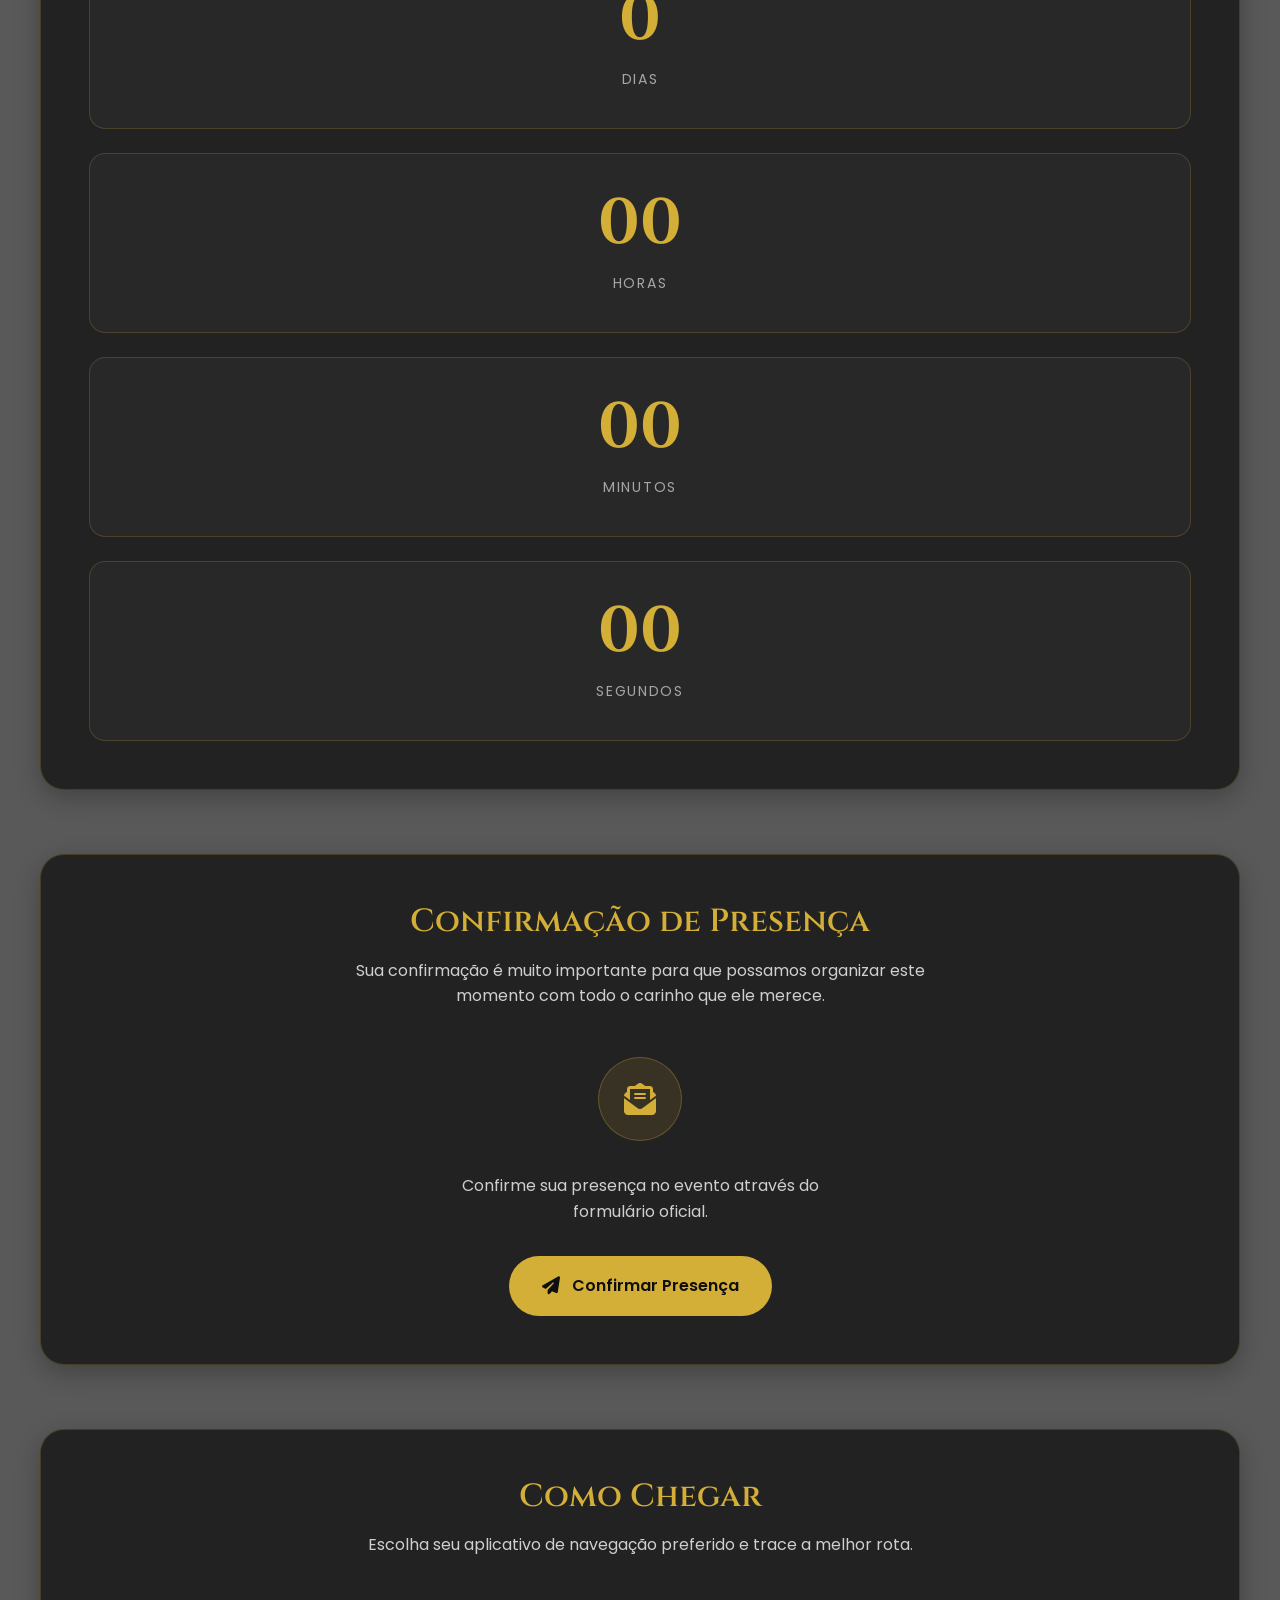
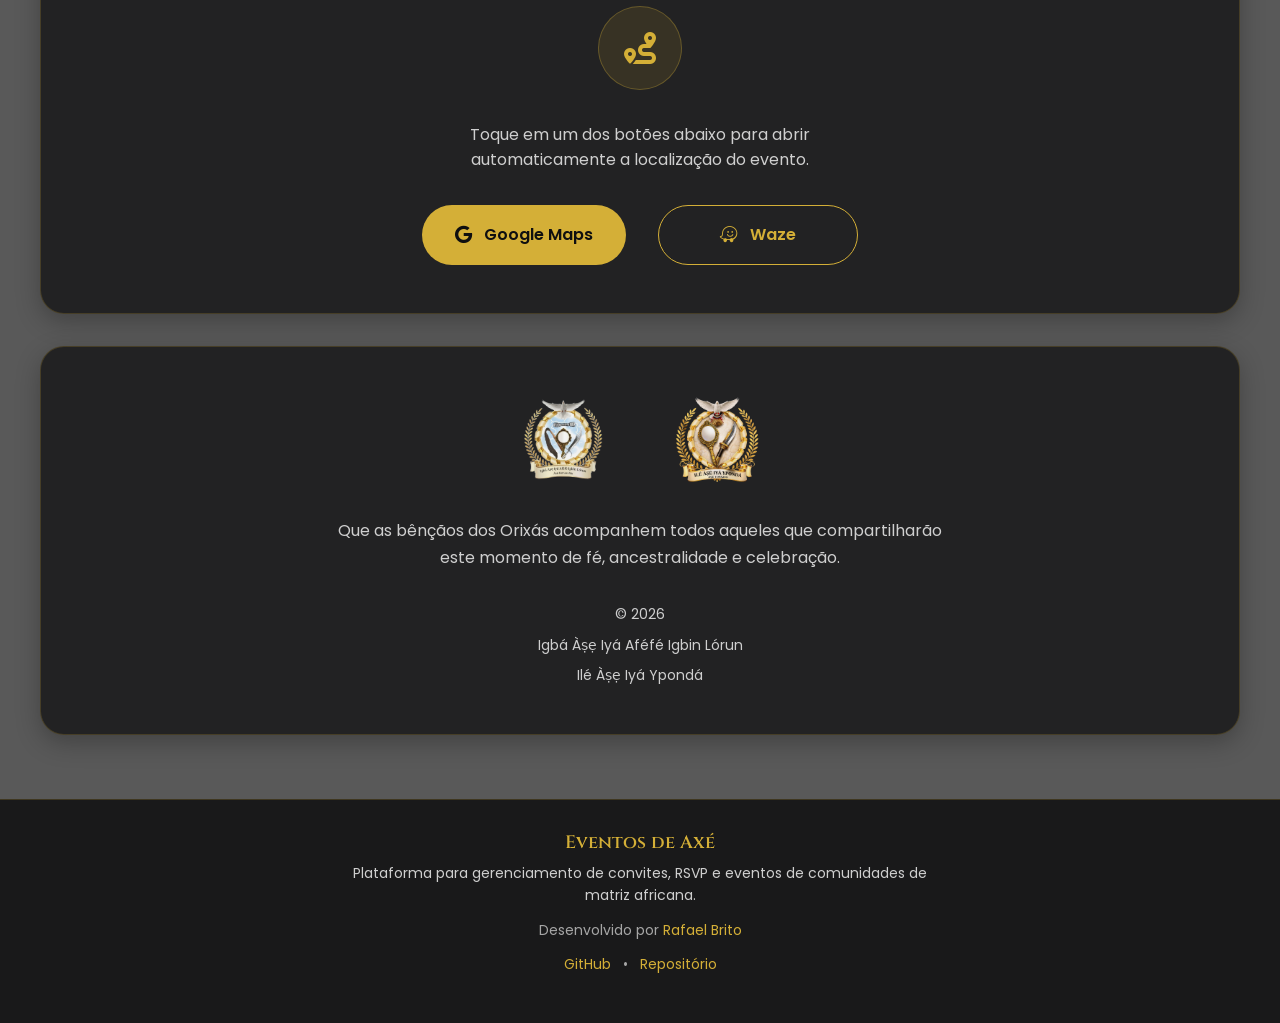
==== commit 12b62589: "Add files via upload" ====
--- a/eventos/odun-ije-rafael-oxum/index.html
+++ b/eventos/odun-ije-rafael-oxum/index.html
@@ -821,12 +821,6 @@
          JAVASCRIPT
     =========================================================== -->
 
-    <section class="section">
-        <div class="container">
-            <p class="text-center"><a class="btn btn-secondary" href="dashboard.html">Acesso administrativo</a></p>
-        </div>
-    </section>
-
     <script src="js/dados-evento.js"></script>
     <script src="js/script.js"></script>
     <script src="js/system.js"></script>
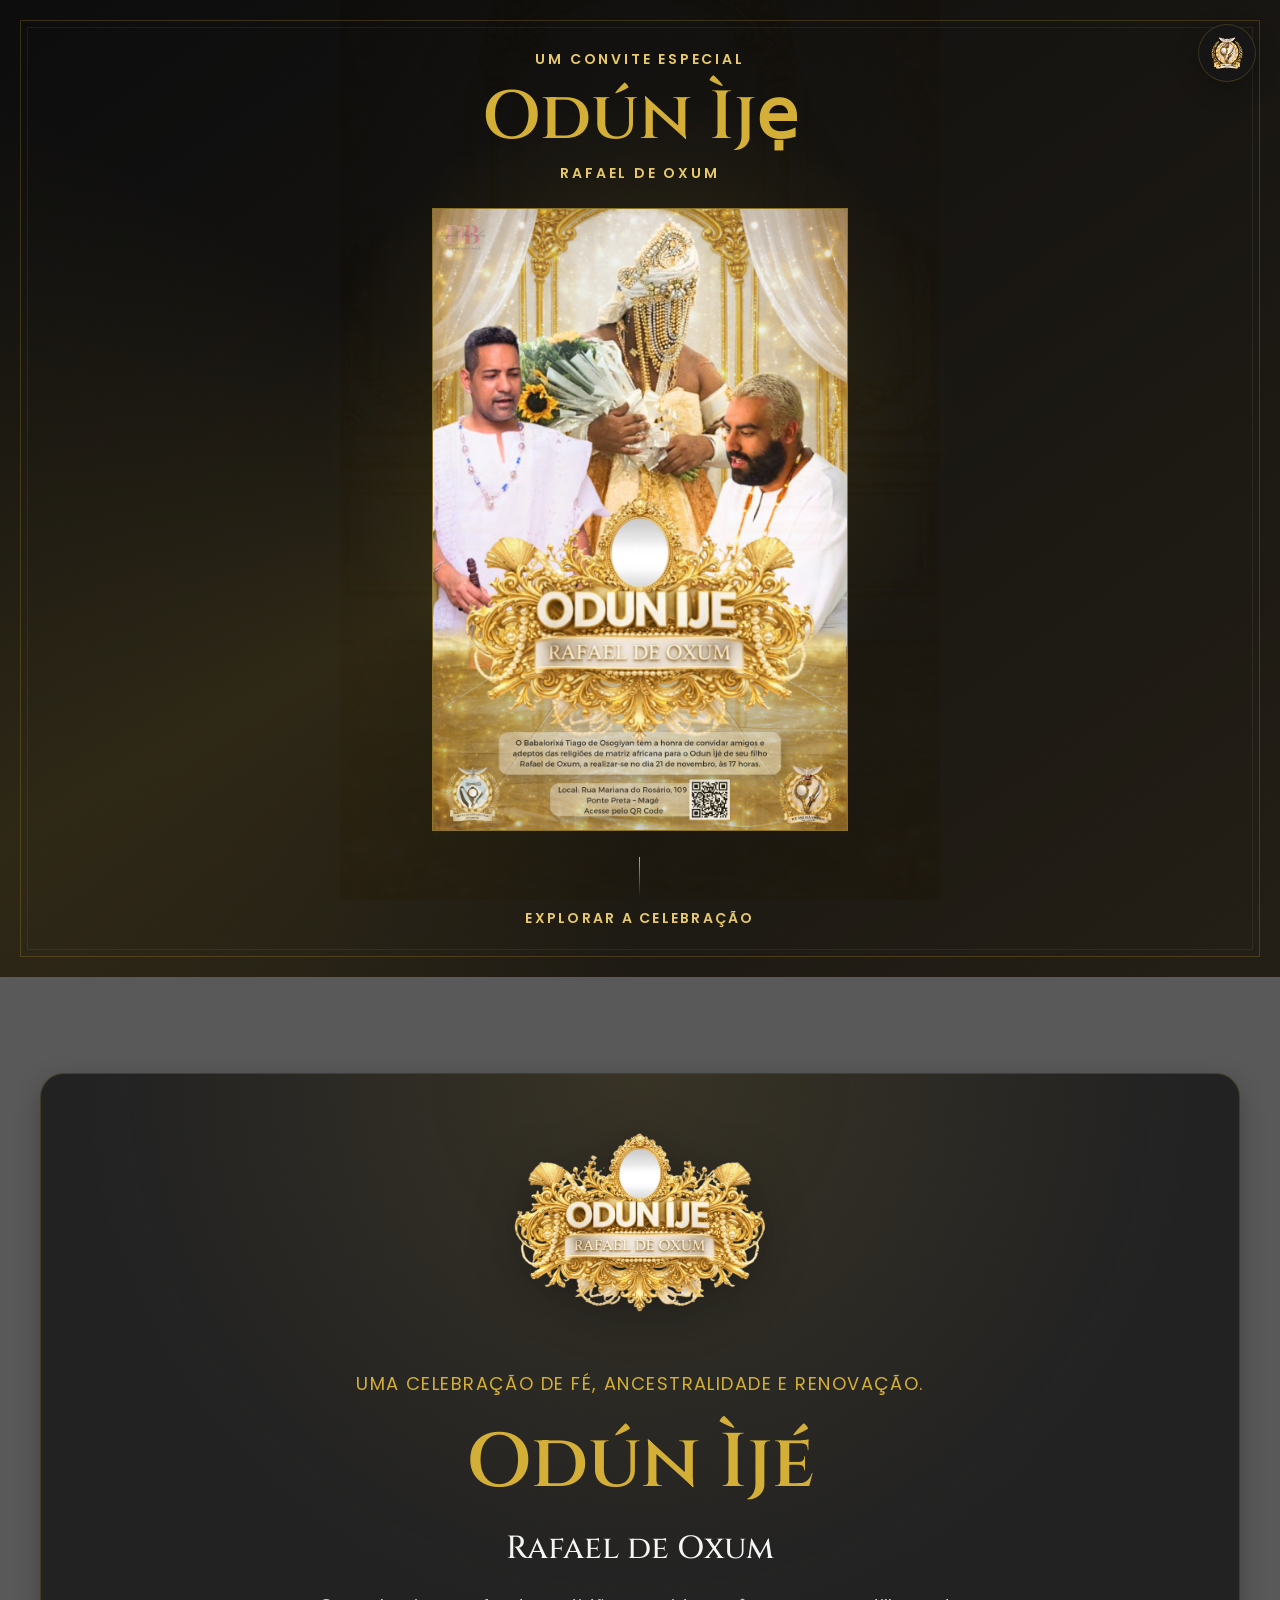
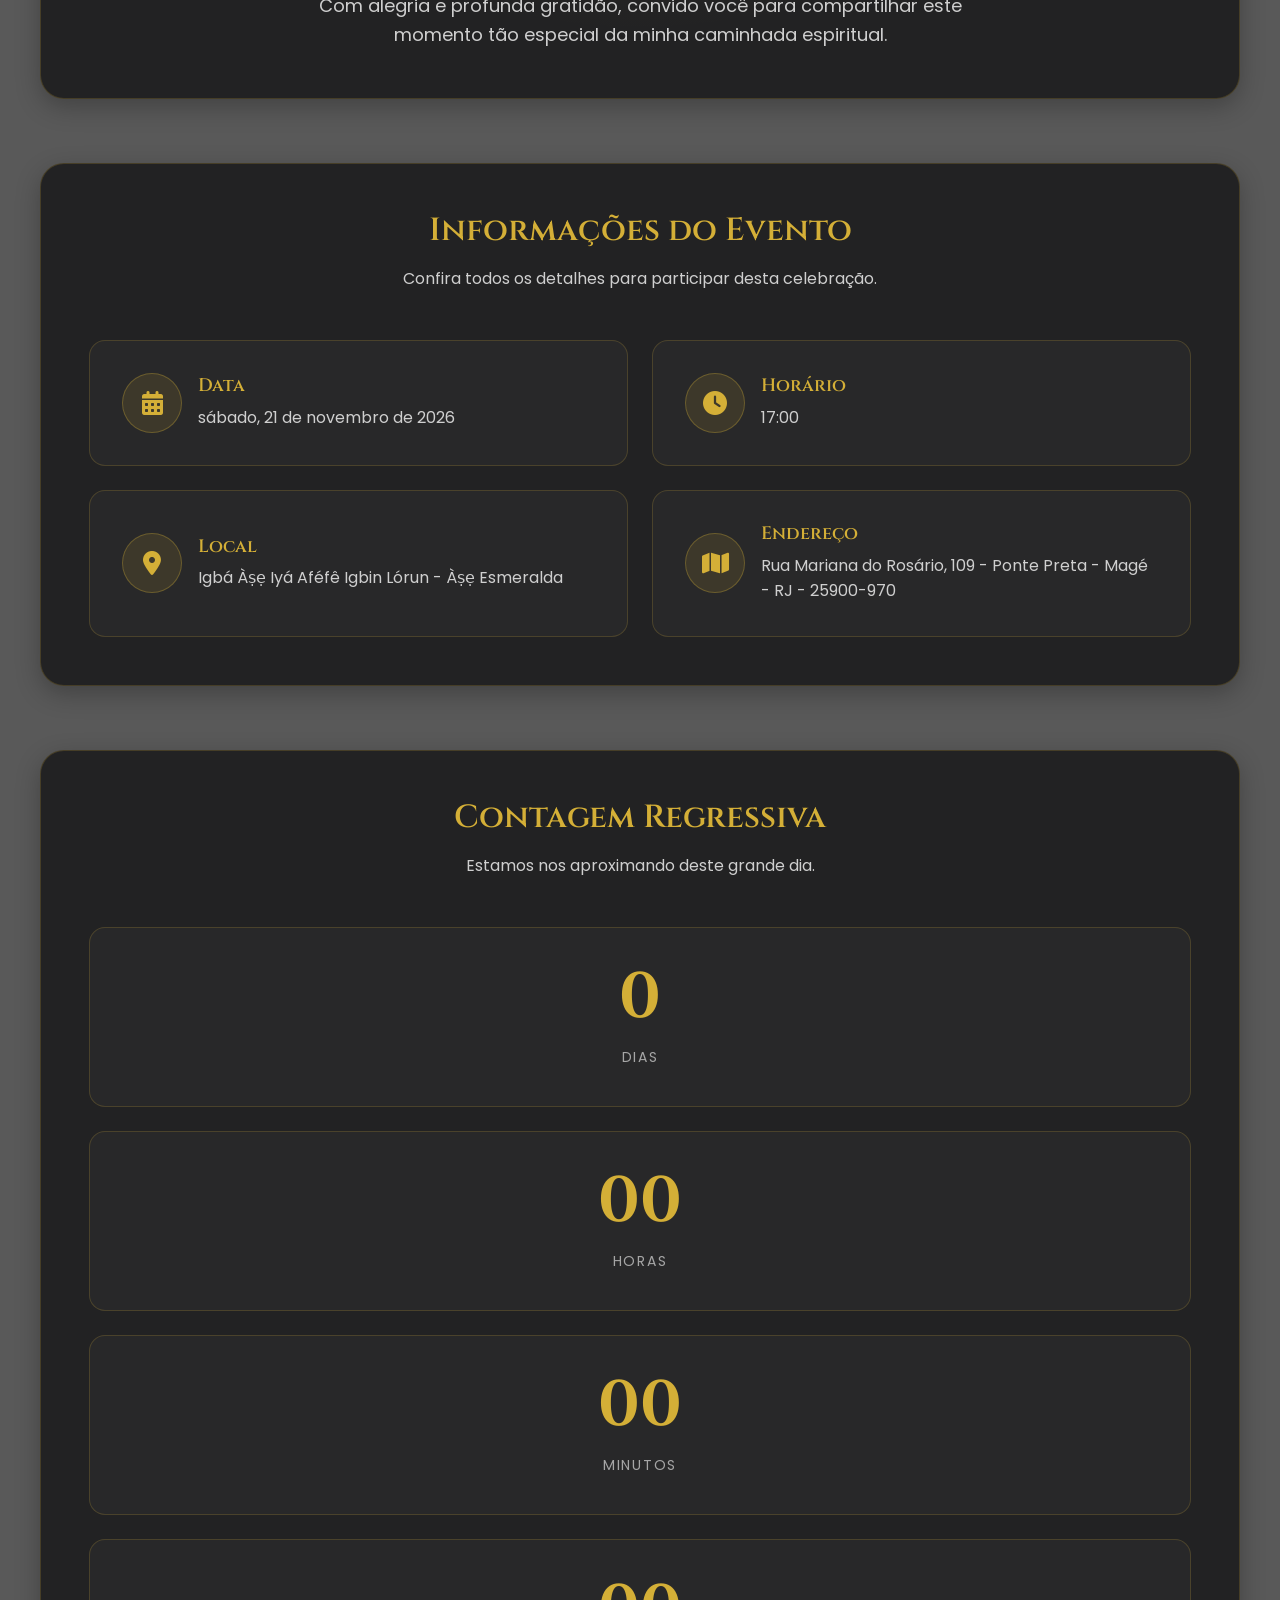
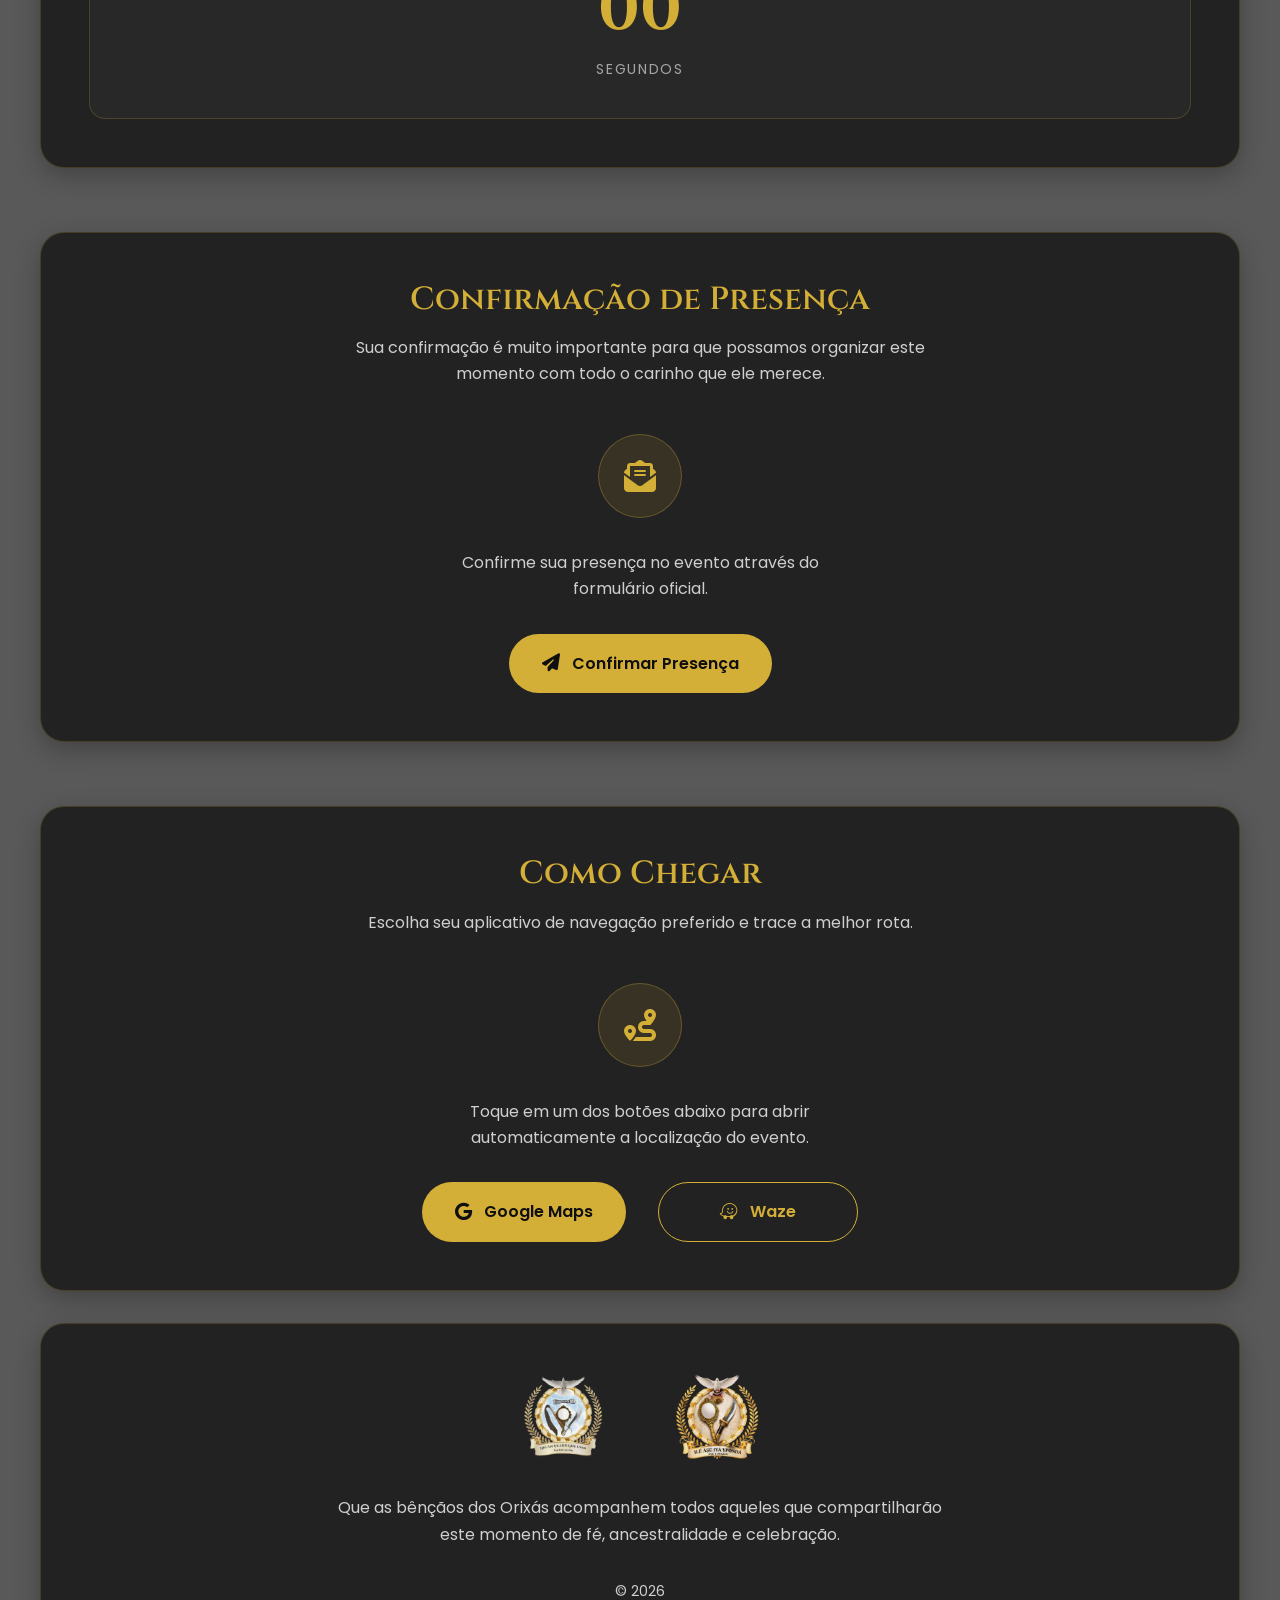
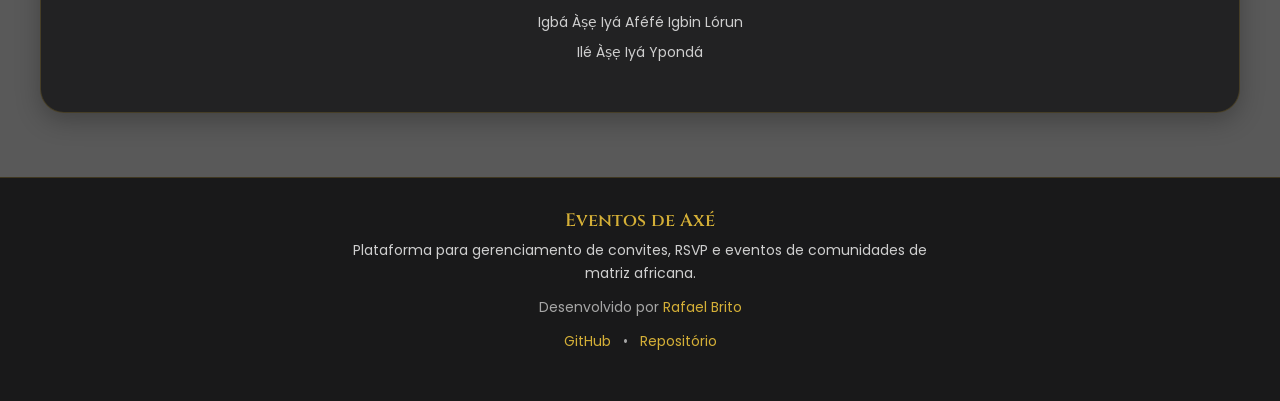
==== commit 931526b1: "Add files via upload" ====
--- a/eventos/odun-ije-rafael-oxum/index.html
+++ b/eventos/odun-ije-rafael-oxum/index.html
@@ -125,11 +125,27 @@
 
     </a>
 
+    <section class="invitation-intro" aria-labelledby="invitationTitle">
+        <div class="invitation-aura" aria-hidden="true"></div>
+        <div class="invitation-content">
+            <p class="invitation-kicker">Um convite especial</p>
+            <h1 id="invitationTitle">Odún Ìjẹ</h1>
+            <p class="invitation-name">Rafael de Oxum</p>
+            <figure class="invitation-frame">
+                <img src="img/convite.png" alt="Convite do Odún Ìjẹ de Rafael de Oxum">
+            </figure>
+            <a class="invitation-continue" href="#event-content">
+                <span aria-hidden="true"></span>
+                Explorar a celebração
+            </a>
+        </div>
+    </section>
+
     <!-- ==========================================================
          CONTEÚDO
     =========================================================== -->
 
-    <main class="page">
+    <main id="event-content" class="page">
         <!-- ======================================================
              HERO
         ======================================================= -->
--- a/eventos/odun-ije-rafael-oxum/css/style.css
+++ b/eventos/odun-ije-rafael-oxum/css/style.css
@@ -125,7 +125,7 @@
             var(--color-overlay),
             var(--color-overlay)
         ),
-        var(--event-background, url("../img/fundo.png")) center / cover fixed;
+        var(--event-background, url("../img/fundo.png")) center top / contain no-repeat fixed;
     color: var(--color-text);
     font-family: var(--font-body);
     font-size: var(--text-md);
@@ -352,6 +352,122 @@
 }
 
 /* ==========================================================
+   ABERTURA DO CONVITE
+========================================================== */
+
+.invitation-intro {
+    position: relative;
+    isolation: isolate;
+    min-height: 100svh;
+    display: grid;
+    place-items: center;
+    overflow: hidden;
+    padding: 3rem 1.25rem;
+    background:
+        radial-gradient(circle at 50% 42%, rgba(212, 175, 55, .18), transparent 37%),
+        linear-gradient(145deg, rgba(8, 8, 9, .94), rgba(30, 25, 15, .90));
+}
+.invitation-intro::before,
+.invitation-intro::after {
+    content: "";
+    position: absolute;
+    inset: 1.25rem;
+    z-index: -1;
+    border: 1px solid rgba(212, 175, 55, .22);
+    pointer-events: none;
+}
+.invitation-intro::after {
+    inset: 1.7rem;
+    border-color: rgba(255, 255, 255, .06);
+}
+.invitation-aura {
+    position: absolute;
+    inset: -25%;
+    z-index: -1;
+    background: conic-gradient(from 180deg at 50% 50%, transparent, rgba(212, 175, 55, .12), transparent 34%);
+    animation: invitation-aura 12s linear infinite;
+}
+.invitation-content {
+    width: min(100%, 31rem);
+    display: grid;
+    justify-items: center;
+    text-align: center;
+    animation: invitation-enter 1.4s cubic-bezier(.19, 1, .22, 1) both;
+}
+.invitation-kicker,
+.invitation-name {
+    color: var(--color-primary-light);
+    font-size: var(--text-sm);
+    font-weight: var(--text-semibold);
+    letter-spacing: .2em;
+    text-transform: uppercase;
+}
+.invitation-content h1 {
+    margin: .4rem 0 .2rem;
+    color: var(--color-primary);
+    font-family: var(--font-title);
+    font-size: clamp(2.5rem, 7vw, 4.25rem);
+    font-weight: var(--text-semibold);
+}
+.invitation-name { margin-bottom: 1.5rem; }
+.invitation-frame {
+    position: relative;
+    width: min(100%, 26rem);
+    overflow: hidden;
+    border: 1px solid rgba(212, 175, 55, .6);
+    box-shadow: 0 1.5rem 4rem rgba(0, 0, 0, .58), 0 0 3.5rem rgba(212, 175, 55, .14);
+    animation: invitation-reveal 1.7s cubic-bezier(.19, 1, .22, 1) .18s both;
+}
+.invitation-frame::after {
+    content: "";
+    position: absolute;
+    inset: 0;
+    background: linear-gradient(115deg, transparent 35%, rgba(255, 255, 255, .35) 50%, transparent 65%);
+    transform: translateX(-130%);
+    animation: invitation-shine 1.35s ease-out 1.35s both;
+    pointer-events: none;
+}
+.invitation-frame img { width: 100%; }
+.invitation-continue {
+    display: grid;
+    justify-items: center;
+    gap: .65rem;
+    margin-top: 1.6rem;
+    color: var(--color-primary-light);
+    font-size: var(--text-sm);
+    font-weight: var(--text-semibold);
+    letter-spacing: .16em;
+    text-transform: uppercase;
+}
+.invitation-continue span {
+    width: 1px;
+    height: 2.5rem;
+    background: linear-gradient(var(--color-primary), transparent);
+    animation: invitation-pulse 2.4s ease-in-out infinite;
+}
+@keyframes invitation-enter {
+    from { opacity: 0; transform: translateY(1.5rem); }
+    to { opacity: 1; transform: translateY(0); }
+}
+@keyframes invitation-reveal {
+    from { clip-path: inset(48% 0 48% 0); transform: scale(.97); opacity: .2; }
+    to { clip-path: inset(0); transform: scale(1); opacity: 1; }
+}
+@keyframes invitation-shine { to { transform: translateX(130%); } }
+@keyframes invitation-aura { to { transform: rotate(1turn); } }
+@keyframes invitation-pulse { 50% { opacity: .35; transform: scaleY(.72); } }
+
+@media (prefers-reduced-motion: reduce) {
+    .invitation-aura,
+    .invitation-content,
+    .invitation-frame,
+    .invitation-frame::after,
+    .invitation-continue span {
+        animation: none;
+    }
+}
+
+/* ==========================================================
    COMPONENTES
 ========================================================== */
 
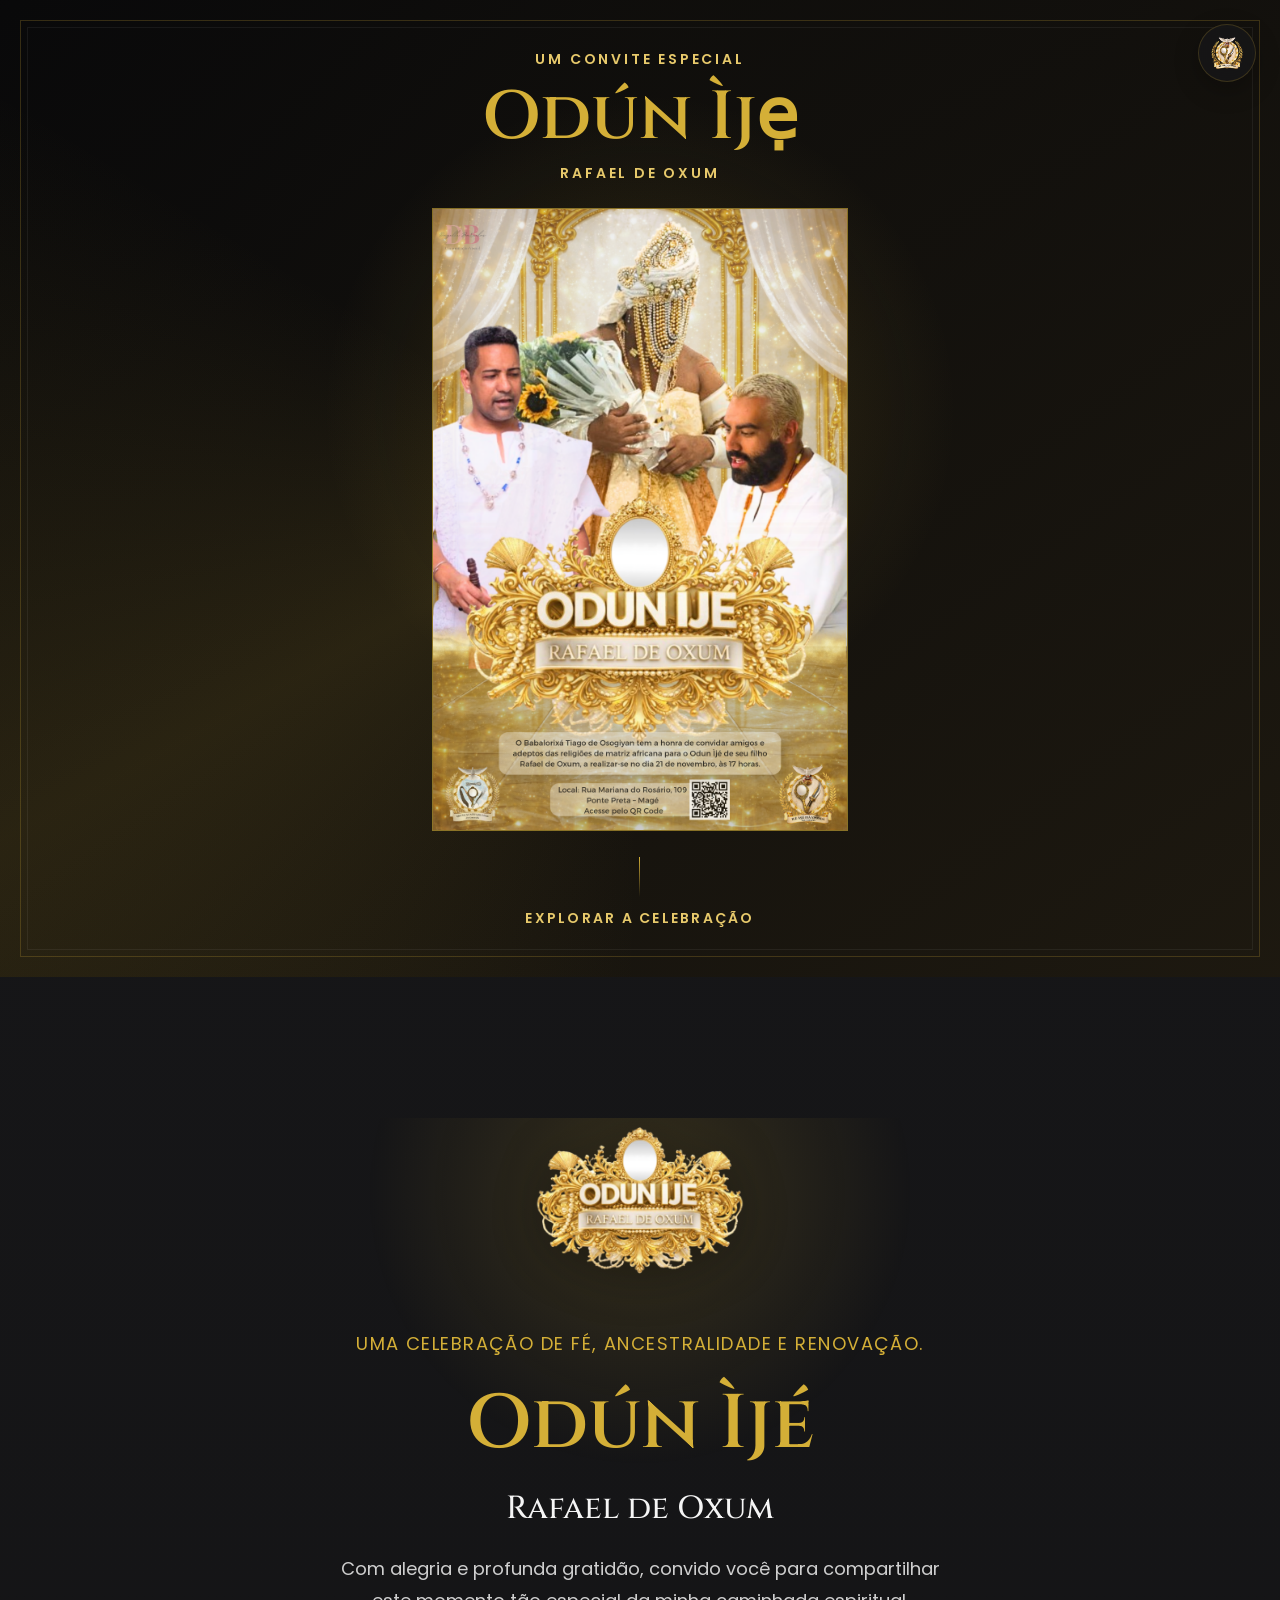
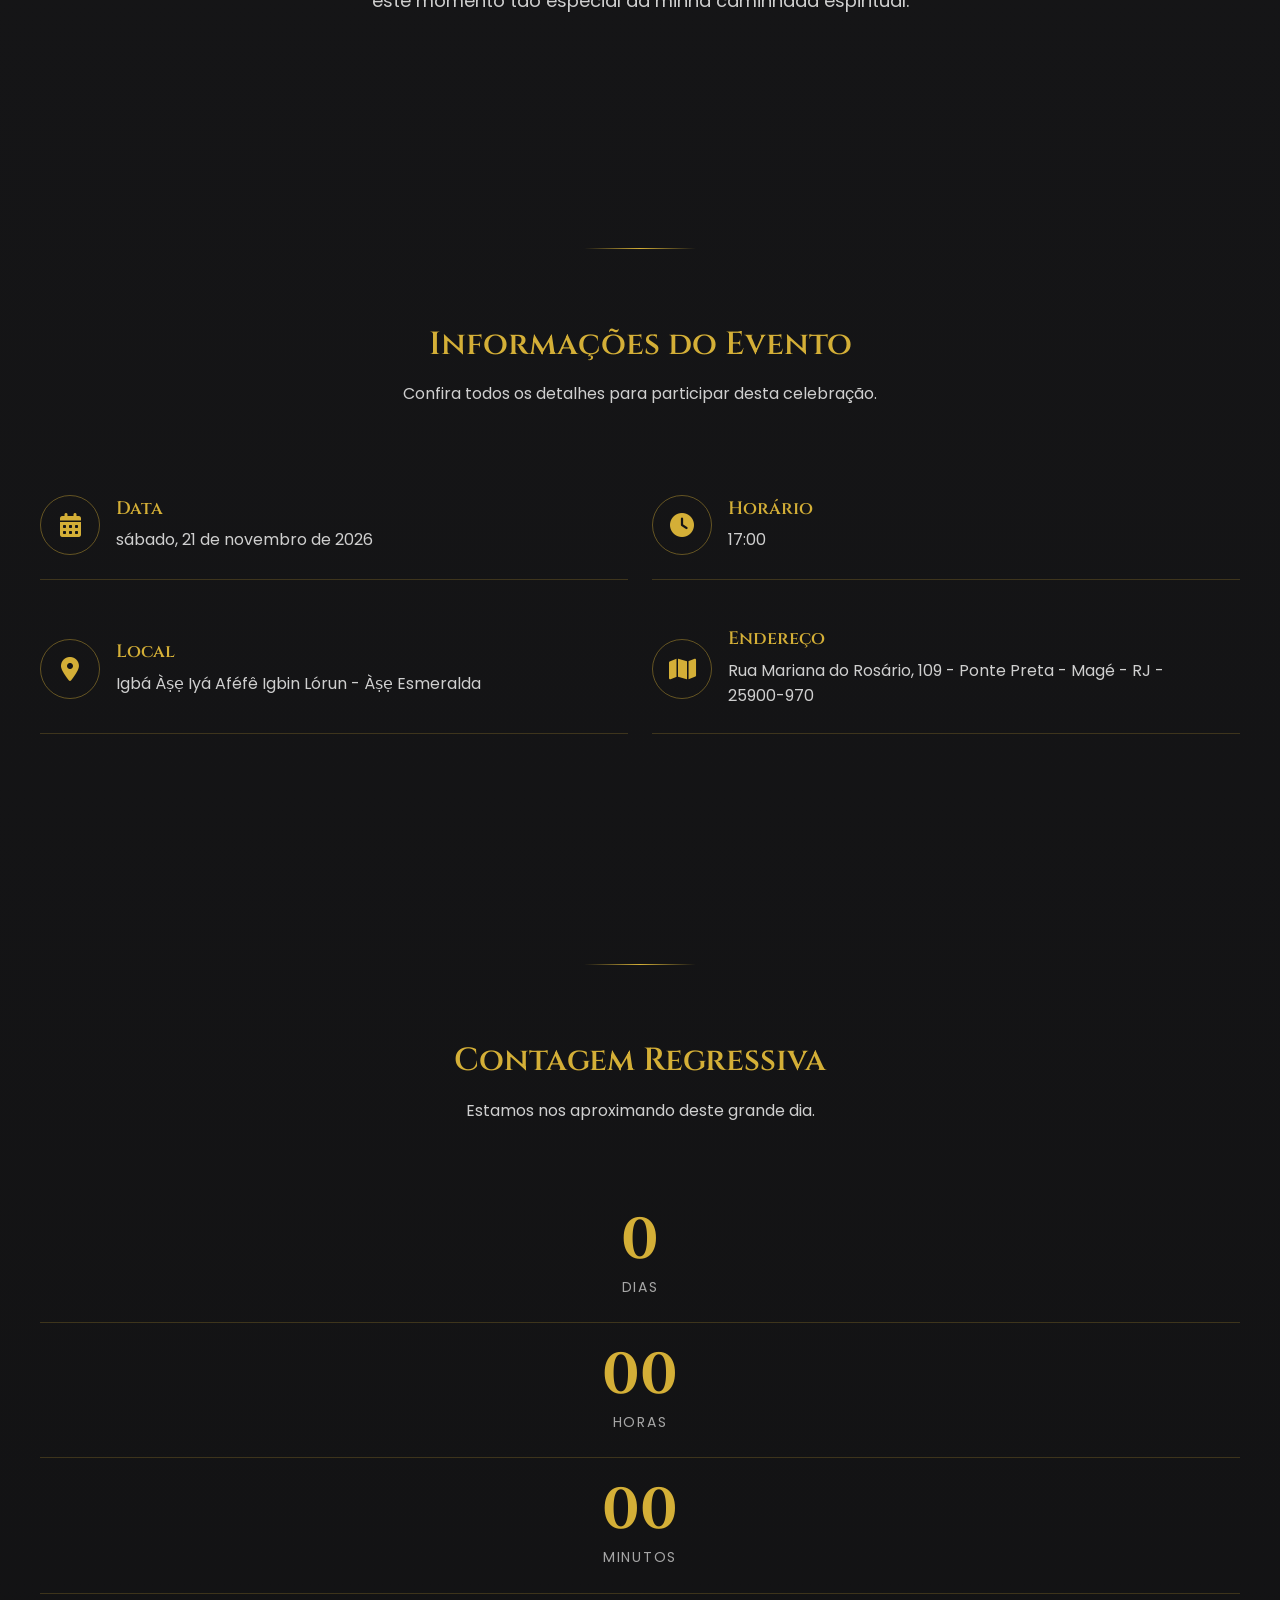
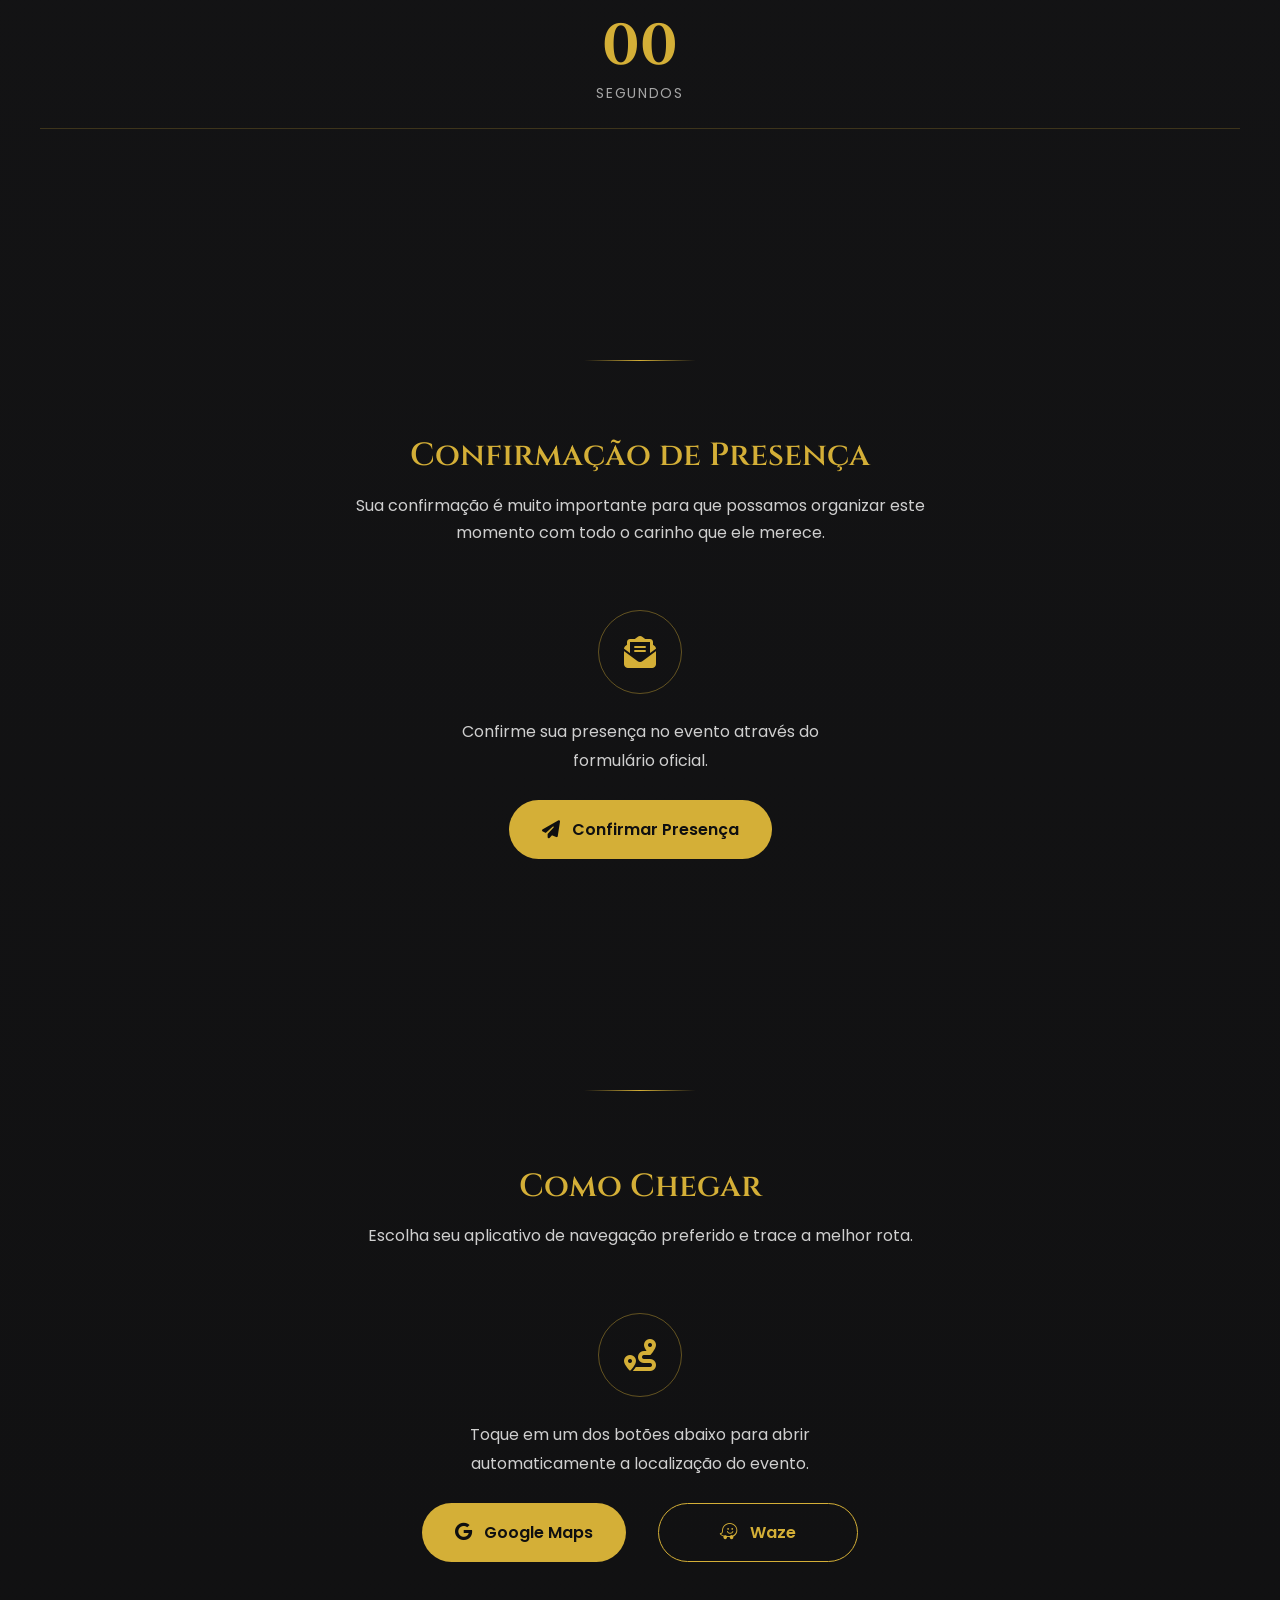
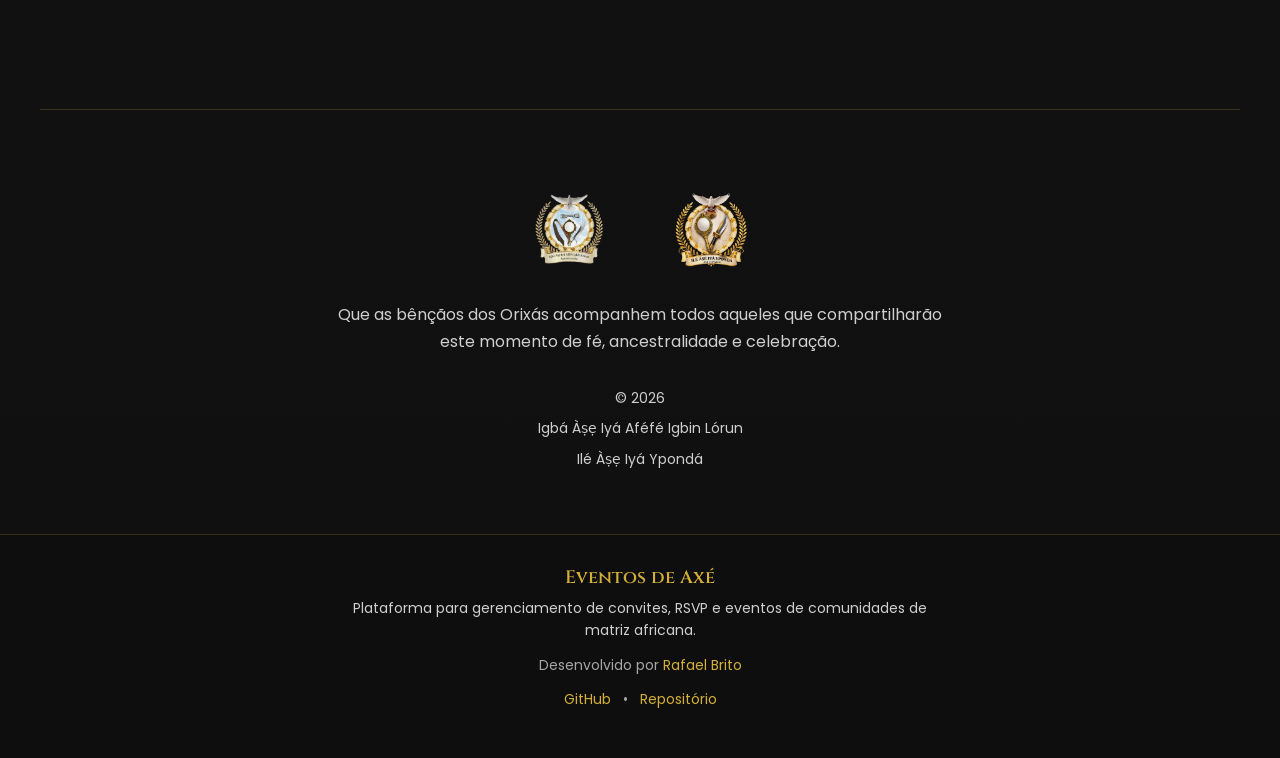
==== commit 2b10d0a3: "Add files via upload" ====
--- a/eventos/odun-ije-rafael-oxum/index.html
+++ b/eventos/odun-ije-rafael-oxum/index.html
@@ -107,7 +107,7 @@
 
 </head>
 
-<body>
+<body class="event-public-page">
 
     <!-- ==========================================================
          DASHBOARD
--- a/eventos/odun-ije-rafael-oxum/css/style.css
+++ b/eventos/odun-ije-rafael-oxum/css/style.css
@@ -1186,3 +1186,136 @@
 /* ==========================================================
    FIM DO ARQUIVO
 ========================================================== */
+
+/* ==========================================================
+   PÁGINA PÚBLICA — FLUXO EDITORIAL
+========================================================== */
+
+.event-public-page {
+    background: #111112;
+    background-image:
+        radial-gradient(circle at 50% 0, rgba(212, 175, 55, .10), transparent 30rem),
+        linear-gradient(180deg, #171719 0%, #101011 100%);
+}
+.event-public-page .page {
+    position: relative;
+}
+.event-public-page .section {
+    position: relative;
+    padding-block: clamp(4rem, 9vw, 8rem);
+}
+.event-public-page .section:not(.hero)::before {
+    content: "";
+    display: block;
+    width: min(7rem, 22vw);
+    height: 1px;
+    margin: 0 auto clamp(3rem, 6vw, 5rem);
+    background: linear-gradient(90deg, transparent, var(--color-primary), transparent);
+}
+.event-public-page .surface {
+    padding: 0;
+    background: transparent;
+    border: 0;
+    border-radius: 0;
+    box-shadow: none;
+    backdrop-filter: none;
+}
+.event-public-page .surface:hover {
+    background: transparent;
+    border-color: transparent;
+    box-shadow: none;
+}
+.event-public-page .hero {
+    padding-top: clamp(5rem, 11vw, 9rem);
+}
+.event-public-page .hero-surface {
+    max-width: 52rem;
+    margin: 0 auto;
+}
+.event-public-page .hero-surface::before {
+    background: radial-gradient(circle at 50% 15%, rgba(212, 175, 55, .18), transparent 46%);
+}
+.event-public-page .hero-layout {
+    gap: clamp(1.5rem, 4vw, 3rem);
+}
+.event-public-page .hero-logo {
+    width: min(230px, 58vw);
+}
+.event-public-page .hero-description {
+    max-width: 39rem;
+    line-height: 1.8;
+}
+.event-public-page .section-header {
+    margin-bottom: clamp(2rem, 5vw, 4rem);
+}
+.event-public-page .section-subtitle {
+    line-height: 1.7;
+}
+.event-public-page .info-card,
+.event-public-page .countdown-card {
+    min-height: auto;
+    padding: clamp(1rem, 3vw, 1.5rem) 0;
+    background: transparent;
+    border: 0;
+    border-bottom: 1px solid rgba(212, 175, 55, .22);
+    border-radius: 0;
+    box-shadow: none;
+}
+.event-public-page .info-card:hover,
+.event-public-page .countdown-card:hover {
+    transform: none;
+    background: transparent;
+    border-color: rgba(212, 175, 55, .55);
+    box-shadow: none;
+}
+.event-public-page .info-card {
+    justify-content: flex-start;
+}
+.event-public-page .icon-circle {
+    background: transparent;
+    border-color: rgba(212, 175, 55, .42);
+}
+.event-public-page .countdown .grid {
+    gap: 0 clamp(1rem, 4vw, 3rem);
+}
+.event-public-page .countdown-card {
+    gap: .4rem;
+}
+.event-public-page .countdown-value {
+    font-size: clamp(2.3rem, 5vw, 3.6rem);
+}
+.event-public-page .rsvp-layout,
+.event-public-page .directions-layout {
+    max-width: 42rem;
+    margin: 0 auto;
+    gap: 1.5rem;
+}
+.event-public-page .rsvp-layout p,
+.event-public-page .directions-layout p {
+    line-height: 1.8;
+}
+.event-public-page .btn {
+    border-radius: 999px;
+}
+.event-public-page .footer {
+    padding-top: 2rem;
+}
+.event-public-page .footer .surface {
+    border-top: 1px solid rgba(212, 175, 55, .22);
+    padding-top: clamp(3rem, 7vw, 5rem);
+}
+.event-public-page .footer-logo {
+    width: 78px;
+}
+
+@media (max-width: 576px) {
+    .event-public-page .section {
+        padding-block: 3.5rem;
+    }
+    .event-public-page .section:not(.hero)::before {
+        margin-bottom: 2.5rem;
+    }
+    .event-public-page .info-card {
+        padding-block: 1rem;
+    }
+}
